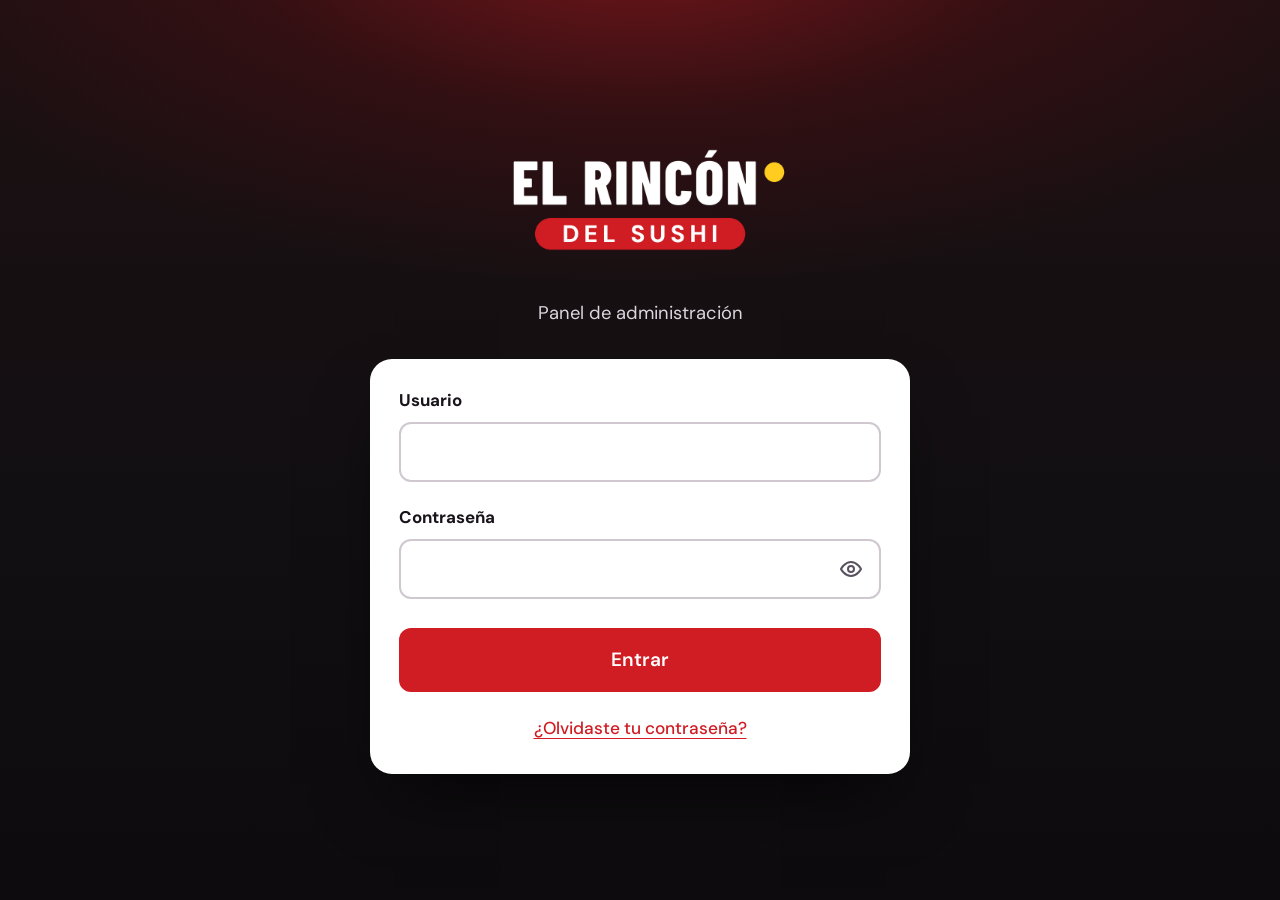
==== admin.html @ ebecee9a "Página de El Rincón del Sushi a partir de la plantilla demo Copia la plantilla multipropósito (sushi" ====
<!doctype html>
<html lang="es-CL">
<head>
<meta charset="utf-8">
<meta name="viewport" content="width=device-width, initial-scale=1, viewport-fit=cover">
<meta name="robots" content="noindex, nofollow">
<meta name="theme-color" content="#121014">
<meta name="color-scheme" content="dark">
<title>Panel de El Rincón del Sushi</title>
<link rel="icon" href="favicon.ico" sizes="any">
<link rel="preconnect" href="https://fonts.googleapis.com">
<link rel="preconnect" href="https://fonts.gstatic.com" crossorigin>
<link href="https://fonts.googleapis.com/css2?family=Barlow+Condensed:wght@700;800&family=DM+Sans:opsz,wght@9..40,400;9..40,500;9..40,600;9..40,700&display=swap" rel="stylesheet">
<style>
:root{
  color-scheme:dark;
  --bg:#121014;
  --bg-deep:#0a090b;
  --card:#1d1a20;
  --card-2:#171519;
  --field:#0e0d10;
  --line:rgba(255,255,255,.1);
  --line-2:rgba(255,255,255,.18);
  --text:#f1edf2;
  --muted:#b3acb7;
  --red:#d01c23;
  --red-hi:#e3242b;
  --red-soft:#ff8a84;
  --yellow:#ffcc1f;
  --danger:#ff8a7a;
  --ok:#3ccf72;
  --top:64px;
  --drawer-w:480px;
  --display:"Barlow Condensed","Arial Narrow",system-ui,sans-serif;
  --body:"DM Sans",system-ui,-apple-system,"Segoe UI",sans-serif;
}
*,*::before,*::after{box-sizing:border-box}
html{background:var(--bg);-webkit-text-size-adjust:100%}
body{margin:0;font-family:var(--body);font-size:1rem;line-height:1.5;color:var(--text);background:var(--bg);-webkit-font-smoothing:antialiased}
button,input,textarea,select{font:inherit;color:inherit}
:focus-visible{outline:3px solid var(--yellow);outline-offset:2px}
[hidden]{display:none!important}
.vh{position:absolute;width:1px;height:1px;opacity:0;overflow:hidden;pointer-events:none}
a{color:var(--red-soft)}

/* Botones */
.btn{display:inline-flex;align-items:center;justify-content:center;gap:.5rem;min-height:44px;padding:.6rem 1.05rem;border-radius:999px;border:1.5px solid var(--line-2);
  background:transparent;font-weight:700;cursor:pointer;text-decoration:none;color:var(--text);white-space:nowrap;-webkit-tap-highlight-color:transparent}
.btn:hover{border-color:rgba(255,255,255,.4)}
.btn:disabled{opacity:.55;cursor:default}
.btn.primary{background:var(--red);border-color:var(--red);color:#fff}
.btn.primary:hover{background:var(--red-hi);border-color:var(--red-hi)}
.btn.small{min-height:38px;padding:.4rem .85rem;font-size:.92rem}
.btn[aria-pressed="true"]{background:rgba(255,204,31,.12);border-color:var(--yellow);color:#fff}
.btn svg{width:18px;height:18px;flex:none;fill:none;stroke:currentColor;stroke-width:2.2;stroke-linecap:round;stroke-linejoin:round}

/* ============ Ingreso ============ */
.login{min-height:100vh;min-height:100dvh;display:grid;place-items:center;padding:3rem 1rem 4rem;
  background:
    radial-gradient(85% 55% at 50% -8%,rgba(208,28,35,.5) 0%,rgba(120,14,20,.25) 38%,transparent 72%),
    linear-gradient(180deg,#1c1012 0%,#120f12 55%,#0d0b0d 100%)}
.login-box{width:min(540px,100%);text-align:center}
.login-logo{display:block;width:min(300px,80%);height:auto;margin:0 auto .6rem}
.login-sub{margin:.2rem 0 2rem;color:#ddd5de;font-size:1.15rem}
.login-card{text-align:left;padding:1.8rem 1.8rem 1.9rem;border-radius:22px;background:#fff;color:#18141a;box-shadow:0 34px 70px -24px rgba(0,0,0,.7)}
.login-card :focus-visible{outline-color:var(--red)}
.lf{display:block;margin:0 0 .55rem;font-weight:700;font-size:1.06rem}
.lin{display:block;width:100%;height:60px;padding:0 1rem;border-radius:12px;border:2px solid #cfc8cf;background:#fff;color:#18141a;font-size:17px;transition:border-color .15s,box-shadow .15s}
.lin:focus{outline:none;border-color:var(--red);box-shadow:0 0 0 4px rgba(208,28,35,.18)}
.pass{position:relative;margin-top:.55rem}
.pass .lin{padding-right:3.75rem}
.eye{position:absolute;top:50%;right:6px;display:grid;place-items:center;width:48px;height:48px;transform:translateY(-50%);border:0;border-radius:10px;background:none;color:#5a5260;cursor:pointer}
.eye:hover{background:#f3eef3}
.eye svg{width:24px;height:24px;fill:none;stroke:currentColor;stroke-width:2;stroke-linecap:round;stroke-linejoin:round}
.lgap{height:1.4rem}
.lbtn{display:block;width:100%;height:64px;margin-top:1.8rem;border:0;border-radius:12px;background:var(--red);color:#fff;font:600 1.2rem/1 var(--body);cursor:pointer;transition:background-color .15s,transform .1s}
.lbtn:hover{background:var(--red-hi)}
.lbtn:active{transform:translateY(1px)}
.lbtn:disabled{opacity:.7;cursor:default}
.login .msg{margin:1rem 0 0;color:#b3261e;font-weight:600;text-align:center}
.login .msg:empty{display:none}
.forgot{display:block;margin:1.35rem auto 0;padding:.25rem;border:0;background:none;color:var(--red);font:500 1.08rem/1.3 var(--body);text-decoration:underline;text-underline-offset:4px;cursor:pointer}
.forgot-help{margin:1rem 0 0;padding:1rem 1.1rem;border-radius:12px;background:#fbf0f0;color:#3d2f33;font-size:.96rem;line-height:1.55}
.forgot-help b{color:#18141a}
@media (max-width:480px){
  .login{padding-top:2rem}
  .login-card{padding:1.4rem 1.25rem 1.5rem;border-radius:18px}
}

/* ============ Editor ============ */
.studio{position:fixed;inset:0;display:grid;grid-template-columns:auto auto minmax(0,1fr) auto;grid-template-rows:var(--top) auto minmax(0,1fr);
  grid-template-areas:"brand mid actions side" "hint hint hint hint" "stage stage stage stage";background:var(--bg)}
.tb-brand{grid-area:brand;display:flex;align-items:center;gap:.7rem;padding:0 1rem}
.tb-brand img{height:46px;width:auto;flex:none}
.tb-brand small{display:block;color:var(--muted);font-size:.84rem;white-space:nowrap}
.tb-mid{grid-area:mid;display:flex;align-items:center;padding-left:.75rem}
.seg{display:inline-flex;padding:3px;border-radius:999px;border:1px solid var(--line);background:var(--card-2)}
.seg button{display:inline-flex;align-items:center;gap:.4rem;min-height:36px;padding:.3rem .8rem;border:0;border-radius:999px;background:none;color:var(--muted);font-weight:600;font-size:.88rem;cursor:pointer}
.seg button[aria-pressed="true"]{background:var(--red);color:#fff}
.seg svg{width:17px;height:17px;fill:none;stroke:currentColor;stroke-width:2;stroke-linecap:round;stroke-linejoin:round}
.tb-actions{grid-area:actions;display:flex;align-items:center;justify-content:flex-end;gap:.5rem;min-width:0;padding:0 .5rem 0 1rem}
.tb-actions .btn{flex:none}
.tb-side{grid-area:side;display:flex;align-items:center;gap:.4rem;padding:0 1rem 0 .25rem}
.status{display:flex;flex:0 1 auto;align-items:center;gap:.5rem;margin-right:.35rem;font-size:.9rem;color:var(--muted);min-width:0}
.status i{width:9px;height:9px;border-radius:50%;background:var(--muted);flex:none}
.status.dirty i{background:var(--yellow);box-shadow:0 0 8px rgba(255,204,31,.7)}
.status.ok i{background:var(--ok)}
.status span{overflow:hidden;text-overflow:ellipsis;white-space:nowrap}

.hint{grid-area:hint;display:flex;align-items:center;gap:.8rem;padding:.6rem 1rem;background:#2a1416;border-block:1px solid rgba(255,138,132,.25);font-size:.94rem;color:#f3e3e4}
.hint > svg{width:22px;height:22px;flex:none;fill:none;stroke:var(--yellow);stroke-width:2;stroke-linecap:round;stroke-linejoin:round}
.hint p{flex:1;margin:0}
.hint b{color:#fff}
.hint mark{padding:.05rem .45rem;border-radius:999px;background:var(--yellow);color:#1b1405;font-weight:700;white-space:nowrap}

.stage{grid-area:stage;position:relative;display:flex;justify-content:center;min-height:0;background:var(--bg-deep);transition:padding-right .28s cubic-bezier(.2,.8,.2,1)}
.frame-wrap{position:relative;width:100%;height:100%;transition:width .3s,padding .3s}
.frame-wrap iframe{display:block;width:100%;height:100%;border:0;background:var(--bg)}
.studio.phone .frame-wrap{width:min(402px,100%);padding:18px 0}
.studio.phone .frame-wrap iframe{border-radius:30px;border:8px solid #2a252d;box-shadow:0 30px 60px -20px rgba(0,0,0,.8)}
.loading{position:absolute;inset:0;display:grid;place-items:center;color:var(--muted);font-weight:600;pointer-events:none}

/* Panel lateral con todas las opciones */
.drawer{position:fixed;z-index:30;top:var(--top);right:0;bottom:0;display:flex;flex-direction:column;width:min(var(--drawer-w),100%);background:var(--bg);
  border-left:1px solid var(--line-2);box-shadow:-24px 0 48px -24px rgba(0,0,0,.7);transform:translateX(102%);visibility:hidden;
  transition:transform .28s cubic-bezier(.2,.8,.2,1),visibility 0s .28s}
.drawer.open{transform:none;visibility:visible;transition:transform .28s cubic-bezier(.2,.8,.2,1)}
@media (min-width:1180px){.studio.drawer-open .stage{padding-right:var(--drawer-w)}}
.drawer-head{display:flex;align-items:center;gap:.6rem;padding:.75rem .9rem .75rem 1.1rem;border-bottom:1px solid var(--line)}
.drawer-head .t{flex:1;min-width:0}
.drawer-head h2{margin:0;font:800 1.6rem/1.05 var(--display);text-transform:uppercase;letter-spacing:.01em}
.drawer-head h2:focus{outline:none}
.drawer-head small{display:block;margin-top:2px;color:var(--muted);font-size:.86rem}
.back{display:inline-flex;align-items:center;gap:.3rem;margin:0 0 .35rem -.2rem;padding:.15rem .2rem;border:0;background:none;color:var(--red-soft);font-weight:600;font-size:.9rem;cursor:pointer}
.back svg{width:16px;height:16px;fill:none;stroke:currentColor;stroke-width:2.4;stroke-linecap:round;stroke-linejoin:round}
.drawer-body{flex:1;overflow-y:auto;overscroll-behavior:contain;padding:1rem 1rem 2.5rem}
.scrim{position:fixed;inset:0;z-index:29;background:rgba(5,3,6,.55)}
.drawer-foot{margin:1.5rem 0 0;text-align:center;font-weight:600}

/* Formularios del panel */
label.f,.f{display:grid;gap:.35rem;font-weight:600;font-size:.95rem;min-width:0}
.f small{font-weight:400;color:var(--muted)}
input.in,textarea.in,select.in{width:100%;min-height:46px;padding:.65rem .8rem;border-radius:10px;border:1.5px solid var(--line-2);background:var(--field);font-size:16px}
textarea.in{resize:vertical;line-height:1.45}
input.in[type="color"]{padding:4px;cursor:pointer}
input.in:focus,textarea.in:focus,select.in:focus{border-color:var(--red-soft);outline:none;box-shadow:0 0 0 3px rgba(255,138,132,.18)}
.dos{display:grid;grid-template-columns:repeat(2,minmax(0,1fr));gap:.75rem}
.check{display:flex;align-items:center;gap:.6rem;min-height:40px;font-weight:600;font-size:.95rem;cursor:pointer}
.check input{width:20px;height:20px;accent-color:var(--red);flex:none}
.checks{display:flex;flex-wrap:wrap;gap:.25rem 1.2rem}
.group{background:var(--card);border:1px solid var(--line);border-radius:16px;margin-bottom:.75rem;overflow:hidden}
.group > summary{list-style:none;display:flex;align-items:center;gap:.9rem;padding:.95rem 1rem;cursor:pointer;-webkit-tap-highlight-color:transparent}
.group > summary::-webkit-details-marker{display:none}
.group > summary .t{display:grid;flex:1}
.group > summary strong{font-size:1.05rem}
.group > summary small{color:var(--muted)}
.group > summary .chev{width:20px;height:20px;flex:none;fill:none;stroke:var(--muted);stroke-width:2.2;stroke-linecap:round;stroke-linejoin:round;transition:transform .2s}
.group[open] > summary .chev{transform:rotate(180deg)}
.gi{display:grid;place-items:center;width:38px;height:38px;flex:none;border-radius:10px;background:var(--card-2);color:var(--yellow)}
.gi svg{width:20px;height:20px;fill:none;stroke:currentColor;stroke-width:2;stroke-linecap:round;stroke-linejoin:round}
.gbody{display:grid;gap:1rem;padding:.25rem 1rem 1.2rem;border-top:1px solid var(--line)}
.gbody > .note{margin:.75rem 0 0;color:var(--muted);font-size:.93rem}
.fgroup > .gbody{padding:0;border:0}
.fgroup > .gbody > .note:first-child{margin-top:0}
.fgroup h3{display:flex;align-items:center;gap:.7rem;margin:0 0 .9rem;font-size:1.05rem}
.fgroup + .fgroup{margin-top:1.6rem;padding-top:1.4rem;border-top:1px solid var(--line)}
.item{display:grid;gap:.85rem;padding:1rem;border-radius:12px;background:var(--card-2);border:1px solid var(--line);min-width:0}
.fgroup .item{background:var(--card)}
.item .item{background:var(--card)}
.fgroup .item .item{background:var(--card-2)}
.item.resaltado{border-color:var(--yellow);box-shadow:0 0 0 3px rgba(255,204,31,.25)}
.item-head{display:flex;align-items:center;justify-content:space-between;gap:.5rem;min-width:0}
.item-head strong{font-size:.98rem;overflow:hidden;text-overflow:ellipsis;white-space:nowrap}
.item-head .tag{font-size:.8rem;font-weight:700;color:var(--yellow);letter-spacing:.04em;text-transform:uppercase}
.tools{display:flex;gap:.35rem;flex:none}
.mini{display:grid;place-items:center;width:40px;height:40px;border-radius:10px;border:1px solid var(--line-2);background:transparent;cursor:pointer;color:var(--text)}
.mini:disabled{opacity:.3;cursor:default}
.mini svg{width:18px;height:18px;fill:none;stroke:currentColor;stroke-width:2.2;stroke-linecap:round;stroke-linejoin:round}
.mini.del{color:var(--danger)}
.adds{display:flex;flex-wrap:wrap;gap:.6rem}
.add{display:inline-flex;align-items:center;gap:.45rem;min-height:44px;padding:.55rem 1rem;border-radius:999px;border:1.5px dashed var(--line-2);
  background:transparent;color:var(--text);font-weight:700;cursor:pointer;position:relative}
.add:hover{border-color:var(--red-soft)}
.add svg{width:18px;height:18px;fill:none;stroke:var(--yellow);stroke-width:2.4;stroke-linecap:round}
.one-photo{display:grid;gap:.6rem;max-width:320px}
.one-photo img{display:block;width:100%;aspect-ratio:1000/725;object-fit:cover;border-radius:10px;background:var(--field)}
.one-photo img.missing{object-fit:contain;padding:1rem;opacity:.35}
.empty{margin:0;padding:1rem;border-radius:10px;border:1.5px dashed var(--line-2);color:var(--muted);text-align:center;font-size:.93rem}
.row{display:flex;flex-wrap:wrap;gap:.5rem}
.opcion{display:grid;grid-template-columns:minmax(0,1fr) 7.5rem;gap:.5rem;align-items:end;padding:.75rem;border-radius:10px;border:1px solid var(--line);background:var(--card-2)}
.opcion .checks{grid-column:1 / -1}
.opcion .tools{grid-column:1 / -1;justify-content:flex-end}
.dia{display:grid;grid-template-columns:6.5rem minmax(0,1fr);align-items:center;gap:.6rem}
.dia span{font-weight:600}
.fecha{display:flex;gap:.5rem;align-items:center}
.fecha input{flex:1}
.cat-title{margin:.5rem 0 0;font:800 1.35rem/1 var(--display);text-transform:uppercase;letter-spacing:.02em;color:var(--yellow)}

/* Celular: acciones abajo, al alcance del pulgar; el panel sube desde abajo */
@media (max-width:860px){
  :root{--top:60px}
  .studio{grid-template-columns:minmax(0,1fr) auto;grid-template-rows:var(--top) auto minmax(0,1fr) auto;
    grid-template-areas:"brand side" "hint hint" "stage stage" "actions actions"}
  .tb-mid{display:none}
  .tb-brand img{height:40px}
  .tb-side{padding-right:.75rem}
  .tb-actions{display:grid;grid-template-columns:auto 1fr 1fr;gap:.5rem;padding:.6rem .75rem calc(.6rem + env(safe-area-inset-bottom));border-top:1px solid var(--line);background:var(--bg)}
  .tb-actions .status{grid-column:1 / -1;margin:0}
  .tb-actions .btn{width:100%}
  .hint{font-size:.88rem;padding:.55rem .75rem}
  .drawer{top:auto;left:0;width:100%;height:88vh;height:88dvh;border-left:0;border-top:1px solid var(--line-2);border-radius:20px 20px 0 0;transform:translateY(102%)}
  .drawer::before{content:"";position:absolute;top:7px;left:50%;width:44px;height:5px;margin-left:-22px;border-radius:3px;background:var(--line-2)}
  .drawer-head{padding-top:1.1rem}
}
@media (max-width:420px){.dos{grid-template-columns:1fr}}
@media (min-width:861px){.scrim{display:none}}
.lbl-short{display:none}
@media (max-width:1279px){.seg-l{position:absolute;width:1px;height:1px;overflow:hidden;clip:rect(0 0 0 0);white-space:nowrap}.seg button{padding-inline:.65rem}}
@media (max-width:1180px){.lbl-long{display:none}.lbl-short{display:inline}#client-lbl{position:absolute;width:1px;height:1px;overflow:hidden;clip:rect(0 0 0 0);white-space:nowrap}}
@media (min-width:861px) and (max-width:1023px){.tb-brand small{display:none}}

/* Aviso */
.toast{position:fixed;left:50%;bottom:calc(1.5rem + env(safe-area-inset-bottom));transform:translate(-50%,20px);z-index:50;width:min(560px,100% - 2rem);
  padding:.85rem 1rem;border-radius:12px;background:#2b2530;border:1px solid var(--line-2);box-shadow:0 12px 30px -10px rgba(0,0,0,.6);
  font-weight:600;opacity:0;pointer-events:none;transition:opacity .2s,transform .2s}
.toast.show{opacity:1;transform:translate(-50%,0)}
.toast.err{background:#4a1f24;border-color:rgba(255,138,122,.4)}
@media (max-width:860px){.toast{bottom:calc(8.5rem + env(safe-area-inset-bottom))}}
@media (prefers-reduced-motion:reduce){*{transition:none!important}}
</style>
</head>
<body>

<!-- ============ Ingreso ============ -->
<main class="login" id="login">
  <div class="login-box">
    <img class="login-logo" id="logo" src="img/logo.png" width="400" height="240" alt="El Rincón del Sushi">
    <p class="login-sub">Panel de administración</p>

    <form class="login-card" id="login-form" autocomplete="on">
      <label class="lf" for="user">Usuario</label>
      <input class="lin" id="user" name="username" autocomplete="username" autocapitalize="off" autocorrect="off" spellcheck="false" required>
      <div class="lgap"></div>
      <label class="lf" for="pass">Contraseña</label>
      <div class="pass">
        <input class="lin" id="pass" name="password" type="password" autocomplete="current-password" required>
        <button class="eye" id="eye" type="button" aria-label="Mostrar contraseña" aria-pressed="false">
          <svg viewBox="0 0 24 24" aria-hidden="true"><path class="eye-open" d="M2 12s3.6-7 10-7 10 7 10 7-3.6 7-10 7S2 12 2 12Z"/><circle class="eye-open" cx="12" cy="12" r="3"/><path class="eye-shut" d="M3 3l18 18M10.6 5.1A9.9 9.9 0 0 1 12 5c6.4 0 10 7 10 7a17.6 17.6 0 0 1-3.2 4M6.6 6.6C3.7 8.4 2 12 2 12s3.6 7 10 7c1.9 0 3.5-.6 4.9-1.4M9.9 9.9a3 3 0 0 0 4.2 4.2" hidden/></svg>
        </button>
      </div>
      <button class="lbtn" id="login-btn" type="submit">Entrar</button>
      <p class="msg" id="login-msg" role="alert"></p>
      <button class="forgot" id="forgot" type="button" aria-expanded="false" aria-controls="forgot-help">¿Olvidaste tu contraseña?</button>
      <div class="forgot-help" id="forgot-help" hidden>
        La contraseña se cambia en <b>Vercel</b>: entra a tu proyecto, ve a <b>Settings → Environment Variables</b>,
        cambia <b>ADMIN_PASSWORD</b> y vuelve a publicar en <b>Deployments → Redeploy</b>.
        Si no tienes acceso a Vercel, pídele ayuda a quien hizo tu página.
      </div>
    </form>
  </div>
</main>

<!-- ============ Editor: tu página, lista para editar ============ -->
<div class="studio" id="editor" hidden>
  <div class="tb-brand">
    <img src="img/logo.png" alt="El Rincón del Sushi" width="400" height="240">
    <small>Editando tu página</small>
  </div>

  <div class="tb-mid">
    <div class="seg" role="group" aria-label="Ver la página como en">
      <button type="button" data-device="desk" aria-pressed="true" title="Computador"><svg viewBox="0 0 24 24" aria-hidden="true"><rect x="3" y="4" width="18" height="12" rx="2"/><path d="M8 20h8M12 16v4"/></svg><span class="seg-l">Computador</span></button>
      <button type="button" data-device="phone" aria-pressed="false" title="Celular"><svg viewBox="0 0 24 24" aria-hidden="true"><rect x="7" y="2.5" width="10" height="19" rx="2.5"/><path d="M11 18.5h2"/></svg><span class="seg-l">Celular</span></button>
    </div>
  </div>

  <div class="tb-actions">
    <div class="status" id="status"><i></i><span>Sin cambios</span></div>
    <button class="btn" id="btn-client" type="button" aria-pressed="false" title="Ver la página como la ven tus clientes"><svg viewBox="0 0 24 24" aria-hidden="true"><path d="M2 12s3.6-7 10-7 10 7 10 7-3.6 7-10 7S2 12 2 12Z"/><circle cx="12" cy="12" r="3"/></svg><span id="client-lbl">Ver como cliente</span></button>
    <button class="btn" id="btn-options" type="button"><svg viewBox="0 0 24 24" aria-hidden="true"><path d="M4 6h16M4 12h16M4 18h10"/></svg><span class="lbl-long">Todas las opciones</span><span class="lbl-short">Opciones</span></button>
    <button class="btn primary" id="btn-publish" type="button">Publicar</button>
  </div>

  <div class="tb-side">
    <button class="btn small" id="logout" type="button">Salir</button>
  </div>

  <div class="hint" id="hint">
    <svg viewBox="0 0 24 24" aria-hidden="true"><path d="M4 20h4L19 9l-4-4L4 16v4ZM13.5 6.5l4 4"/></svg>
    <p><b>Toca cualquier texto de tu página para cambiarlo.</b> Para precios, fotos, colores, horario y opciones para elegir usa los botones <mark>Editar</mark> de cada parte, o el <b>+</b> de cada producto.</p>
    <button class="btn small" id="hint-ok" type="button">Entendido</button>
  </div>

  <div class="stage" id="stage">
    <div class="frame-wrap">
      <p class="loading" id="loading">Cargando tu página…</p>
      <iframe id="frame" title="Tu página, en modo edición"></iframe>
    </div>
  </div>
</div>

<div class="scrim" id="scrim" hidden></div>
<aside class="drawer" id="drawer" aria-labelledby="drawer-title">
  <div class="drawer-head">
    <div class="t">
      <button class="back" id="drawer-back" type="button" hidden><svg viewBox="0 0 24 24" aria-hidden="true"><path d="M15 6l-6 6 6 6"/></svg>Todas las opciones</button>
      <h2 id="drawer-title" tabindex="-1">Todas las opciones</h2>
      <small id="drawer-sub">Todo lo que se puede cambiar en tu página</small>
    </div>
    <button class="btn small primary" id="drawer-close" type="button">Listo</button>
  </div>
  <div class="drawer-body" id="drawer-body"><div id="groups"></div><p class="drawer-foot"><a id="view-site" target="_blank" rel="noopener">Ver mi página publicada ↗</a></p></div>
</aside>

<div class="toast" id="toast" role="status" aria-live="polite"></div>

<script>
const DIAS = [["lunes", "Lunes"], ["martes", "Martes"], ["miercoles", "Miércoles"], ["jueves", "Jueves"], ["viernes", "Viernes"], ["sabado", "Sábado"], ["domingo", "Domingo"]];
/* Textos fijos de la página: si faltan en carta.js, se usan estos */
const TEXTOS = {
  portada: { titulo: "Sushi, burgers", destacado: "y más", bajada: "" },
  carta: { titulo: "Elige tu", destacado: "antojo", bajada: "" },
  arma: { titulo: "Arma tu", destacado: "roll" },
  pasos: { titulo: "Haz tu pedido", destacado: "en 3 pasos.", bajada: "", lista: [{ titulo: "", texto: "" }, { titulo: "", texto: "" }, { titulo: "", texto: "" }] },
  ubicacion: { titulo: "Te esperamos" },
  antojo: { titulo: "¿Qué se te", destacado: "antoja hoy?" },
  pie: { nota: "" },
  cupones: { titulo: "Cupones", destacado: "de la semana", bajada: "" }
};

const $ = s => document.querySelector(s);
const esc = s => String(s == null ? "" : s).replace(/[&<>"']/g, c => ({ "&": "&amp;", "<": "&lt;", ">": "&gt;", '"': "&quot;", "'": "&#39;" }[c]));
const clone = o => JSON.parse(JSON.stringify(o));
const getPath = (o, p) => p.split(".").reduce((a, k) => (a == null ? a : a[k]), o);
function setPath(o, p, v) {
  const ks = p.split("."); const last = ks.pop();
  const parent = ks.reduce((a, k) => a[k], o);
  parent[last] = v;
}
const plata = n => "$" + String(Math.round(n || 0)).replace(/\B(?=(\d{3})+(?!\d))/g, ".");
const nuevoId = pre => pre + "-" + Date.now().toString(36) + Math.random().toString(36).slice(2, 6);
/* Desde la página solo se aceptan textos que existan en la carta */
const BAD_KEYS = ["__proto__", "prototype", "constructor"];
const TEXT_KEYS = ["nombre", "detalle", "nota", "titulo", "destacado", "bajada", "texto"];
function canSet(p) {
  if (typeof p !== "string" || !/^[a-z]+(\.[A-Za-z0-9]+)+$/.test(p) || p.split(".").some(k => BAD_KEYS.includes(k))) return false;
  const ks = p.split("."); const last = ks.pop();
  if (!TEXT_KEYS.includes(last)) return false;
  const parent = ks.reduce((a, k) => (a == null ? a : a[k]), state);
  const v = parent && typeof parent === "object" ? parent[last] : null;
  return parent != null && typeof parent === "object" && (v == null || typeof v === "string");
}

const siteBase = new URL("./", location.href);
const API_URL = new URL("api/admin", siteBase).href;
let creds = null;
let state = null;
let dirty = false;
const pending = new Map();    // fotos nuevas aún no publicadas: ruta -> { blob, url }
const localUrls = new Map();  // fotos publicadas en esta sesión: ruta -> url
const openGroups = new Set();
let focusGroups = null;       // partes abiertas desde el botón Editar de la página

/* ---------- avisos ---------- */
let toastTimer;
function toast(text, isError) {
  const el = $("#toast");
  el.textContent = text;
  el.classList.toggle("err", !!isError);
  el.classList.add("show");
  clearTimeout(toastTimer);
  toastTimer = setTimeout(() => el.classList.remove("show"), isError ? 7000 : 4200);
}
function setStatus(text, kind) {
  const st = $("#status");
  st.className = "status" + (kind ? " " + kind : "");
  st.querySelector("span").textContent = text;
  st.title = text;
}
function markDirty() {
  dirty = true;
  setStatus("Cambios sin publicar", "dirty");
}
window.addEventListener("beforeunload", e => { if (dirty) { e.preventDefault(); e.returnValue = ""; } });

/* ---------- servidor del panel ---------- */
async function api(action, extra) {
  let res;
  try {
    res = await fetch(API_URL, {
      method: "POST",
      headers: { "Content-Type": "application/json" },
      body: JSON.stringify(Object.assign({ action, user: creds.user, pass: creds.pass }, extra || {})),
      cache: "no-store"
    });
  } catch (e) {
    const err = new Error("network"); err.status = 0; throw err;
  }
  let data = null;
  try { data = await res.json(); } catch (e) {}
  if (!res.ok) { const err = new Error("http " + res.status); err.status = res.status; err.data = data; throw err; }
  return data;
}

function explain(err) {
  const d = err.data || {};
  if (err.status === 0) return "No hay conexión a internet. Revisa tu señal e inténtalo de nuevo.";
  if (err.status === 401) return "Usuario o contraseña incorrectos.";
  if (d.error === "clave") return "Falta configurar la contraseña del panel (ADMIN_PASSWORD) en Vercel (Settings, Environment Variables).";
  if (d.error === "config") return "Falta configurar la clave GITHUB_TOKEN en Vercel (Settings, Environment Variables).";
  if (d.error === "github" && d.status === 401) return "La clave GITHUB_TOKEN guardada en Vercel no es válida o venció.";
  if (d.error === "github" && (d.status === 403 || d.status === 404)) return "La clave GITHUB_TOKEN de Vercel no tiene permiso para guardar en el repositorio.";
  if (d.error === "github") return "No se pudo guardar en este momento. Inténtalo de nuevo en un minuto.";
  if (d.error === "foto" || err.status === 413) return "Una de las fotos no se pudo subir. Prueba con otra.";
  if (err.status === 404 || err.status === 405) return "No encontré el servidor del panel. Revisa que el archivo api/admin.js esté subido.";
  return "Algo salió mal (" + (err.status || "error") + "). Inténtalo de nuevo en un momento.";
}

function blobToB64(blob) {
  return new Promise((resolve, reject) => {
    const r = new FileReader();
    r.onload = () => resolve(String(r.result).split(",")[1]);
    r.onerror = reject;
    r.readAsDataURL(blob);
  });
}
/* Completa lo que falte en la carta para que el panel tenga dónde escribir */
function withDefaults(site) {
  const s = site && typeof site === "object" ? clone(site) : {};
  s.negocio = Object.assign({}, s.negocio);
  s.tema = Object.assign({ color: "", colorDestacado: "" }, s.tema);
  if (!s.horario || typeof s.horario !== "object") s.horario = {};
  DIAS.forEach(([k]) => { if (typeof s.horario[k] !== "string") s.horario[k] = ""; });
  if (!Array.isArray(s.diasCerrados)) s.diasCerrados = [];
  if (!Array.isArray(s.secciones)) s.secciones = [];
  s.secciones.forEach(sec => {
    if (!Array.isArray(sec.categorias)) sec.categorias = [];
    sec.categorias.forEach(cat => { if (!Array.isArray(cat.productos)) cat.productos = []; });
  });
  if (!Array.isArray(s.personalizacion)) s.personalizacion = [];
  if (!Array.isArray(s.cupones)) s.cupones = [];
  s.cupones.forEach(c => { ["dias", "aplica"].forEach(k => { if (!Array.isArray(c[k])) c[k] = []; }); });
  s.personalizacion.forEach(g => { if (!Array.isArray(g.opciones)) g.opciones = []; });
  const t = s.textos && typeof s.textos === "object" ? s.textos : {};
  Object.keys(TEXTOS).forEach(k => { t[k] = Object.assign(clone(TEXTOS[k]), t[k]); });
  if (!Array.isArray(t.pasos.lista)) t.pasos.lista = clone(TEXTOS.pasos.lista);
  while (t.pasos.lista.length < 3) t.pasos.lista.push({ titulo: "", texto: "" });
  s.textos = t;
  return s;
}

/* ---------- ingreso ---------- */
$("#view-site").href = siteBase.href;

$("#eye").addEventListener("click", () => {
  const input = $("#pass"), show = input.type === "password";
  input.type = show ? "text" : "password";
  $("#eye").setAttribute("aria-pressed", show);
  $("#eye").setAttribute("aria-label", show ? "Ocultar contraseña" : "Mostrar contraseña");
  document.querySelectorAll("#eye .eye-open").forEach(el => { el.hidden = show; });
  document.querySelector("#eye .eye-shut").hidden = !show;
  input.focus();
});
$("#forgot").addEventListener("click", () => {
  const help = $("#forgot-help"), open = help.hidden;
  help.hidden = !open;
  $("#forgot").setAttribute("aria-expanded", open);
});

$("#login-form").addEventListener("submit", async e => {
  e.preventDefault();
  const btn = $("#login-btn"), msg = $("#login-msg");
  creds = { user: $("#user").value.trim(), pass: $("#pass").value };
  msg.textContent = "";
  btn.disabled = true; btn.textContent = "Entrando…";
  try {
    const data = await api("login");
    if (!data || !data.site) throw Object.assign(new Error("sin carta"), { status: 500, data: { error: "github" } });
    state = withDefaults(data.site);
    $("#login").hidden = true;
    $("#editor").hidden = false;
    let hintSeen = false;
    try { hintSeen = localStorage.getItem("panel-hint") === "1"; } catch (err) {}
    $("#hint").hidden = hintSeen;
    renderEditor();
    frame.src = new URL("?preview=1&edit=1&t=" + Date.now(), siteBase).href;
  } catch (err) {
    creds = null;
    msg.textContent = explain(err);
  } finally {
    btn.disabled = false; btn.textContent = "Entrar";
  }
});

$("#logout").addEventListener("click", () => {
  if (dirty && !confirm("Tienes cambios sin publicar. ¿Salir igual?")) return;
  dirty = false; creds = null;
  location.reload();
});
$("#hint-ok").addEventListener("click", () => {
  $("#hint").hidden = true;
  try { localStorage.setItem("panel-hint", "1"); } catch (e) {}
});

/* ---------- la página dentro del panel ---------- */
const frame = $("#frame");
function toPage(msg) {
  if (frame.contentWindow) frame.contentWindow.postMessage(msg, location.origin);
}
/* Lo que se ve en la página: lo mismo que se publicará, con las fotos nuevas que aún no se suben */
function pageSite() {
  const s = cleanSite(true);
  s.secciones.forEach(sec => sec.categorias.forEach(cat => cat.productos.forEach(p => {
    if (p.foto && pending.has(p.foto)) p.foto = pending.get(p.foto).url;
    else if (p.foto && localUrls.has(p.foto)) p.foto = localUrls.get(p.foto);
  })));
  return s;
}
function pushSite() { toPage({ type: "pagina-vista", carta: pageSite() }); }
let pushTimer;
function pushSoon() { clearTimeout(pushTimer); pushTimer = setTimeout(pushSite, 280); }

window.addEventListener("message", e => {
  if (e.origin !== location.origin || !e.data || e.source !== frame.contentWindow || !state) return;
  const d = e.data;
  if (d.type === "pagina-lista") {
    $("#loading").hidden = true;
    pushSite();
    if ($("#btn-client").getAttribute("aria-pressed") === "true") toPage({ type: "pagina-modo", editar: false });
  }
  if (d.type === "pagina-editar" && canSet(d.ruta) && typeof d.valor === "string") {
    setPath(state, d.ruta, d.valor);
    markDirty();
    const input = document.querySelector(`#groups [data-path="${d.ruta}"]`);
    if (input && input !== document.activeElement) input.value = d.valor;
  }
  if (d.type === "pagina-abrir" && Array.isArray(d.grupos)) openDrawer(d.grupos, typeof d.producto === "string" ? d.producto : null);
});

/* Computador o celular */
document.querySelectorAll("[data-device]").forEach(b => b.addEventListener("click", () => {
  document.querySelectorAll("[data-device]").forEach(x => x.setAttribute("aria-pressed", x === b));
  $("#editor").classList.toggle("phone", b.dataset.device === "phone");
}));

/* Ver como cliente: la página sin marcas de edición, y se puede armar un pedido de prueba */
$("#btn-client").addEventListener("click", () => {
  const b = $("#btn-client"), client = b.getAttribute("aria-pressed") !== "true";
  b.setAttribute("aria-pressed", client);
  $("#client-lbl").textContent = client ? "Volver a editar" : "Ver como cliente";
  toPage({ type: "pagina-modo", editar: !client });
});

/* ---------- panel de opciones ---------- */
const drawer = $("#drawer");
function openDrawer(groups, productId) {
  const known = GROUPS.map(g => g.id);
  focusGroups = Array.isArray(groups) ? groups.filter(g => known.includes(g)) : null;
  if (focusGroups && !focusGroups.length) focusGroups = null;
  const gs = focusGroups ? GROUPS.filter(g => focusGroups.includes(g.id)) : null;
  $("#drawer-title").textContent = gs ? gs.map(g => g.title).join(" y ") : "Todas las opciones";
  $("#drawer-sub").textContent = gs ? "Los cambios se ven al instante en tu página" : "Todo lo que se puede cambiar en tu página";
  $("#drawer-back").hidden = !gs;
  renderEditor();
  $("#drawer-body").scrollTop = 0;
  drawer.classList.add("open");
  $("#editor").classList.add("drawer-open");
  $("#scrim").hidden = false;
  $("#drawer-title").focus({ preventScroll: true });
  if (productId) {
    const item = document.querySelector(`#groups [data-producto="${CSS.escape(productId)}"]`);
    if (item) {
      item.classList.add("resaltado");
      setTimeout(() => item.scrollIntoView({ block: "start", behavior: "smooth" }), 60);
      setTimeout(() => item.classList.remove("resaltado"), 2600);
    }
  }
}
function closeDrawer() {
  drawer.classList.remove("open");
  $("#editor").classList.remove("drawer-open");
  $("#scrim").hidden = true;
  focusGroups = null;
}
$("#btn-options").addEventListener("click", () => (drawer.classList.contains("open") && !focusGroups ? closeDrawer() : openDrawer(null)));
$("#drawer-close").addEventListener("click", closeDrawer);
$("#drawer-back").addEventListener("click", () => openDrawer(null));
$("#scrim").addEventListener("click", closeDrawer);
document.addEventListener("keydown", e => { if (e.key === "Escape" && drawer.classList.contains("open")) closeDrawer(); });

/* ---------- constructores del editor ---------- */
const SVG = {
  up: '<svg viewBox="0 0 24 24"><path d="M6 15l6-6 6 6"/></svg>',
  down: '<svg viewBox="0 0 24 24"><path d="M6 9l6 6 6-6"/></svg>',
  del: '<svg viewBox="0 0 24 24"><path d="M4 7h16M10 11v6M14 11v6M6 7l1 13h10l1-13M9 7V4h6v3"/></svg>',
  plus: '<svg viewBox="0 0 24 24"><path d="M12 5v14M5 12h14"/></svg>',
  chev: '<svg class="chev" viewBox="0 0 24 24"><path d="M6 9l6 6 6-6"/></svg>',
  menu: '<path d="M5 4h14v16H5zM9 8h6M9 12h6M9 16h4"/>',
  roll: '<circle cx="12" cy="12" r="8"/><circle cx="12" cy="12" r="3.5"/>',
  shop: '<path d="M4 9.5 5.5 4h13L20 9.5M4 9.5h16M4 9.5V20h16V9.5M9 20v-5h6v5"/>',
  clock: '<circle cx="12" cy="12" r="8.5"/><path d="M12 7.5V12l3 2"/>',
  text: '<path d="M5 6h14M12 6v13M8.5 19h7"/>',
  cupon: '<path d="M3.5 7h17v3a2 2 0 0 0 0 4v3h-17v-3a2 2 0 0 0 0-4Z"/><path d="M10 7.5v1.5M10 11.25v1.5M10 15v1.5"/>'
};

function field(label, path, o = {}) {
  const v = getPath(state, path);
  const hint = o.hint ? `<small>${o.hint}</small>` : "";
  if (o.area) {
    return `<label class="f">${label}${hint}<textarea class="in" rows="${o.rows || 3}" data-path="${path}" placeholder="${esc(o.ph || "")}">${esc(v)}</textarea></label>`;
  }
  const attrs = o.num ? `inputmode="numeric" data-num="${o.num}" autocomplete="off"`
    : o.type === "tel" ? 'inputmode="numeric" autocomplete="off"'
    : o.type === "url" ? 'inputmode="url" autocapitalize="off" autocorrect="off" spellcheck="false"' : "";
  return `<label class="f">${label}${hint}<input class="in" data-path="${path}" value="${esc(v == null ? "" : v)}" placeholder="${esc(o.ph || "")}" ${attrs}></label>`;
}
function colorField(label, path, base) {
  const v = String(getPath(state, path) || "");
  return `<label class="f">${label}<input class="in" type="color" data-path="${path}" value="${esc(/^#[0-9a-f]{6}$/i.test(v) ? v.toLowerCase() : base)}"></label>`;
}
function check(label, path, o = {}) {
  const v = getPath(state, path);
  const on = o.inverse ? v !== false : !!v;
  return `<label class="check"><input type="checkbox" data-check="${path}" ${o.inverse ? 'data-inverse="1"' : ""} ${o.uno ? 'data-uno="1"' : ""} ${on ? "checked" : ""}>${label}</label>`;
}
function tools(list, i, len, what) {
  return `<div class="tools">
    <button class="mini" type="button" data-action="up" data-list="${list}" data-i="${i}" ${i === 0 ? "disabled" : ""} aria-label="Subir ${what}">${SVG.up}</button>
    <button class="mini" type="button" data-action="down" data-list="${list}" data-i="${i}" ${i === len - 1 ? "disabled" : ""} aria-label="Bajar ${what}">${SVG.down}</button>
    <button class="mini del" type="button" data-action="del" data-list="${list}" data-i="${i}" data-what="${what}" aria-label="Eliminar ${what}">${SVG.del}</button>
  </div>`;
}
function imgUrl(path) {
  if (!path) return "";
  if (pending.has(path)) return pending.get(path).url;
  if (localUrls.has(path)) return localUrls.get(path);
  return new URL(path, siteBase).href;
}
function group(id, title, sub, icon, body) {
  return `<details class="group" data-group="${id}" ${openGroups.has(id) ? "open" : ""}>
    <summary><span class="gi"><svg viewBox="0 0 24 24">${icon}</svg></span><span class="t"><strong>${title}</strong><small>${sub}</small></span>${SVG.chev}</summary>
    <div class="gbody">${body}</div>
  </details>`;
}
const plural = (n, a, b) => `${n} ${n === 1 ? a : b}`;
const ARMADO = new Set();     // grupos que se eligen en cada roll
function armaRolls(cat) { return (cat.personalizar || []).some(g => ARMADO.has(g)); }
/* Opciones del cliente: una por línea; "Nombre | 7990" le da otro precio a esa opción */
function opcionesTexto(p) {
  return (p.opciones || []).map(o => p.preciosOpciones && p.preciosOpciones[o] != null ? `${o} | ${p.preciosOpciones[o]}` : o).join("\n");
}

/* Grupos de «Opciones para elegir» que se marcan en cada producto (los de cada roll se configuran aparte) */
function personalizarHTML(p, cat, base) {
  const gs = state.personalizacion.filter(g => !g.porRoll);
  if (!gs.length) return "";
  const lista = p.personalizar || cat.personalizar || [];
  return `<div class="f">El cliente elige<small>Se pregunta al agregar el producto. Las opciones y sus precios se cambian en «Opciones para elegir».</small></div>
    <div class="checks">${gs.map(g => `<label class="check"><input type="checkbox" data-personalizar="${base}" value="${esc(g.id)}" ${lista.includes(g.id) ? "checked" : ""}>${esc(g.nombre || "Grupo sin nombre")}</label>`).join("")}
      <button class="btn small" type="button" data-action="ir-grupos">Editar opciones</button></div>`;
}

function productHTML(p, base, i, len, cat) {
  const foto = p.foto
    ? `<div class="one-photo"><img src="${esc(imgUrl(p.foto))}" alt="" onerror="this.classList.add('missing')">
        <div class="row"><label class="add">Cambiar foto<input class="vh" type="file" accept="image/*" data-action="photo" data-path="${base}.foto"></label>
        <button class="btn small" type="button" data-action="clear" data-path="${base}.foto">Quitar foto</button></div></div>`
    : `<div class="adds"><label class="add">${SVG.plus}Agregar foto<input class="vh" type="file" accept="image/*" data-action="photo" data-path="${base}.foto"></label></div>`;
  return `<div class="item" data-producto="${esc(p.id)}">
    <div class="item-head"><strong>${esc(p.nombre || "Producto nuevo")}</strong>${tools(base.replace(/\.\d+$/, ""), i, len, "producto")}</div>
    <div class="dos">${field("Nombre", `${base}.nombre`)}${field("Precio", `${base}.precio`, { num: "entero", ph: "14500", hint: "Sin punto ni $" })}</div>
    ${field("Descripción", `${base}.detalle`, { area: true, rows: 3, hint: "Si son varias variedades, una por línea" })}
    ${field("Nota destacada", `${base}.nota`, { ph: "Ej: Válido por tiempo limitado" })}
    ${field("Incluye", `${base}.incluye`, { ph: "Ej: 3 salsas: soya o agridulce" })}
    <label class="f">Variantes (tamaño, sabor…)<small>El cliente elige una. Una por línea; si una cuesta distinto: Nombre | precio</small>
      <textarea class="in" rows="2" data-opciones="${base}" placeholder="Ej: Simple | 6490&#10;Doble | 8490">${esc(opcionesTexto(p))}</textarea></label>
    ${personalizarHTML(p, cat, base)}
    ${typeof p.rolls === "number" || p.__arma ? field("Rolls que arma el cliente", `${base}.rolls`, { num: "rolls", ph: "2", hint: "20 cortes = 2 rolls de 10" }) : ""}
    ${foto}
    <div class="checks">${check("Disponible", `${base}.disponible`, { inverse: true })}${check("Mostrar en la portada", `${base}.destacado`)}</div>
  </div>`;
}
function cartaBody() {
  ARMADO.clear();
  state.personalizacion.forEach(g => { if (g.porRoll && g.tipo === "elegir") ARMADO.add(g.id); });
  const secs = state.secciones.map((sec, s) => {
    const sbase = `secciones.${s}`;
    const cats = sec.categorias.map((cat, c) => {
      const cbase = `${sbase}.categorias.${c}`;
      const arma = armaRolls(cat);
      const prods = cat.productos.map((p, i) => {
        if (arma && p.rolls == null) p.__arma = true;
        return productHTML(p, `${cbase}.productos.${i}`, i, cat.productos.length, cat);
      }).join("");
      return `<div class="item">
        <div class="item-head"><span class="tag">Categoría</span>${tools(`${sbase}.categorias`, c, sec.categorias.length, "categoría")}</div>
        ${field("Nombre de la categoría", `${cbase}.nombre`)}
        ${field("Nota de la categoría", `${cbase}.nota`, { area: true, rows: 2, ph: "Ej: Todas las promociones sobre 50 cortes llevan una bebida de regalo." })}
        ${arma ? field("Cómo se arma cada roll", `${cbase}.ayuda`, { area: true, rows: 2 }) : ""}
        ${prods || '<p class="empty">Esta categoría no tiene productos.</p>'}
        <div class="adds"><button class="add" type="button" data-action="add-product" data-path="${cbase}.productos">${SVG.plus}Agregar producto</button></div>
      </div>`;
    }).join("");
    return `<div class="item">
      <div class="item-head"><span class="tag">Sección ${s + 1}</span>${tools("secciones", s, state.secciones.length, "sección")}</div>
      ${field("Nombre de la sección", `${sbase}.nombre`, { hint: "Es el botón grande de la carta" })}
      ${cats || '<p class="empty">Esta sección no tiene categorías.</p>'}
      <div class="adds"><button class="add" type="button" data-action="add-category" data-path="${sbase}.categorias">${SVG.plus}Agregar categoría</button></div>
    </div>`;
  }).join("");
  return `<p class="note">Los nombres y descripciones también los puedes cambiar tocándolos en la página. Una categoría con foto en algún producto se muestra en tarjetas.</p>
    ${secs || '<p class="empty">La carta está vacía. Agrega una sección.</p>'}
    <div class="adds"><button class="add" type="button" data-action="add-section">${SVG.plus}Agregar sección</button></div>`;
}

/* Cómo se elige un grupo que no es de rolls */
const MODOS = [["una", "Elige 1 (obligatorio)"], ["varias", "Agregados opcionales (varios)"]];
const modoGrupo = g => (g.tipo === "elegir" && (g.max || 1) === 1 ? "una" : "varias");
function usosGrupo(id) {
  const nombres = [];
  state.secciones.forEach(s => s.categorias.forEach(c => c.productos.forEach(p => {
    if ((p.personalizar || c.personalizar || []).includes(id)) nombres.push(p.nombre || "Producto nuevo");
  })));
  return nombres;
}
function armadoBody() {
  const gs = state.personalizacion;
  const grupos = gs.map((g, k) => {
    const base = `personalizacion.${k}`;
    const usos = usosGrupo(g.id);
    const donde = usos.length
      ? `Se elige en: ${esc(usos.slice(0, 4).join(", "))}${usos.length > 4 ? ` y ${usos.length - 4} más` : ""}.`
      : "Todavía no está en ningún producto: márcalo en «Carta y precios».";
    const ops = g.opciones.map((o, i) => `<div class="opcion">
      ${field("Opción", `${base}.opciones.${i}.nombre`)}
      ${field("Precio extra", `${base}.opciones.${i}.precio`, { num: "entero", ph: "0" })}
      <div class="checks">${check("Disponible", `${base}.opciones.${i}.disponible`, { inverse: true })}${g.porRoll ? check("1ª gratis", `${base}.opciones.${i}.gratis`, { uno: true }) : ""}</div>
      ${tools(`${base}.opciones`, i, g.opciones.length, "opción")}
    </div>`).join("");
    const modo = g.porRoll ? "" : `<label class="f">Cómo se elige<select class="in" data-tipo="${base}">
        ${MODOS.map(([v, t]) => `<option value="${v}" ${modoGrupo(g) === v ? "selected" : ""}>${t}</option>`).join("")}</select></label>
      ${modoGrupo(g) === "varias" ? field("Máximo que puede elegir", `${base}.max`, { num: "entero", ph: "10" }) : ""}`;
    return `<div class="item">
      <div class="item-head"><span class="tag">${g.porRoll ? "En cada roll" : "Al agregar el producto"}</span>${g.porRoll ? "" : tools("personalizacion", k, gs.length, "grupo")}</div>
      ${field("Nombre", `${base}.nombre`, { hint: donde })}
      ${modo}
      ${field("Explicación para el cliente", `${base}.ayuda`, { area: true, rows: 2, ph: g.porRoll ? "Ej: La primera de cada una va gratis." : "Ej: Elige hasta 3 agregados." })}
      ${ops || '<p class="empty">Sin opciones.</p>'}
      <div class="adds"><button class="add" type="button" data-action="add-option" data-path="${base}.opciones">${SVG.plus}Agregar opción</button></div>
    </div>`;
  }).join("");
  return `<p class="note">Lo que el cliente elige al agregar un producto: el punto de la carne, agregados con precio, sabores… y, en los rolls, la proteína, el relleno y la envoltura. En cada producto de «Carta y precios» marcas qué grupos se eligen.</p>
    ${grupos || '<p class="empty">Todavía no hay opciones para elegir.</p>'}
    <div class="adds"><button class="add" type="button" data-action="add-group">${SVG.plus}Agregar grupo de opciones</button></div>`;
}

/* Cupones: un código por cupón; lo demás son condiciones opcionales */
const MODOS_CUPON = [["", "Retiro y delivery"], ["retiro", "Solo retiro en el local"], ["delivery", "Solo delivery"]];
function cuponesBody() {
  const cats = [];
  state.secciones.forEach(sec => sec.categorias.forEach(c => cats.push(c)));
  const lista = (base, clave, opciones, marcadas) => `<div class="checks">${opciones.map(([v, t]) =>
    `<label class="check"><input type="checkbox" data-lista-de="${base}.${clave}" value="${esc(v)}" ${marcadas.includes(v) ? "checked" : ""}>${esc(t)}</label>`).join("")}</div>`;
  const items = state.cupones.map((c, i) => {
    const base = `cupones.${i}`;
    const monto = c.tipo === "monto";
    return `<div class="item">
      <div class="item-head"><strong data-cabeza="codigo">${esc(String(c.codigo || "").toUpperCase() || "Cupón nuevo")}</strong>${tools("cupones", i, state.cupones.length, "cupón")}</div>
      <div class="dos">${field("Código", `${base}.codigo`, { ph: "BIENVENIDA", hint: "Lo que escribe el cliente", type: "url" })}
        <label class="f">Tipo de descuento<small>Porcentaje o pesos</small><select class="in" data-set="${base}.tipo">
          <option value="porcentaje" ${monto ? "" : "selected"}>Porcentaje (%)</option><option value="monto" ${monto ? "selected" : ""}>Monto fijo ($)</option></select></label></div>
      ${field("Descripción", `${base}.nombre`, { ph: "10% en tu primer pedido", hint: "Así aparece en la página y en el pedido" })}
      <div class="dos">${field(monto ? "Descuento en pesos" : "Descuento en %", `${base}.valor`, { num: "entero", ph: monto ? "2000" : "10" })}
        ${field("Pedido mínimo", `${base}.minimo`, { num: "opcional", ph: "Sin mínimo" })}</div>
      ${monto ? "" : field("Descuento máximo", `${base}.tope`, { num: "opcional", ph: "Sin máximo", hint: "En pesos. Ej: 10% hasta $5.000" })}
      <div class="dos"><label class="f">Desde<input class="in" type="date" data-path="${base}.desde" value="${esc(c.desde || "")}"></label>
        <label class="f">Hasta<input class="in" type="date" data-path="${base}.hasta" value="${esc(c.hasta || "")}"></label></div>
      <label class="f">Vale para<select class="in" data-set="${base}.modo">${MODOS_CUPON.map(([v, t]) => `<option value="${v}" ${(c.modo || "") === v ? "selected" : ""}>${t}</option>`).join("")}</select></label>
      <div class="f">Días<small>Sin marcar, vale todos los días</small></div>
      ${lista(base, "dias", DIAS, c.dias)}
      <div class="f">Solo en estas categorías<small>Sin marcar, descuenta sobre todo el pedido</small></div>
      ${lista(base, "aplica", cats.map(k => [k.id, k.nombre || "Categoría"]), c.aplica)}
      <div class="checks">${check("Activo", `${base}.activo`, { inverse: true })}${check("Mostrar en la página", `${base}.visible`, { inverse: true })}</div>
    </div>`;
  }).join("");
  return `<p class="note">El cliente toca «Usar cupón» en la página o escribe el código en su pedido, y el descuento se resta del total. Un cupón por pedido; cada pedido te llega por WhatsApp con el cupón para que lo confirmes. Los que no se muestran en la página sirven para redes o volantes, pero alguien que revise el código de la página podría verlos.</p>
    ${items || '<p class="empty">Todavía no hay cupones.</p>'}
    <div class="adds"><button class="add" type="button" data-action="add-cupon">${SVG.plus}Agregar cupón</button></div>`;
}

function horarioBody() {
  const fechas = state.diasCerrados.map((f, i) => `<div class="fecha">
      <input class="in" type="date" data-path="diasCerrados.${i}" value="${esc(f)}" aria-label="Día sin atención ${i + 1}">
      <button class="mini del" type="button" data-action="del-date" data-i="${i}" aria-label="Quitar este día">${SVG.del}</button>
    </div>`).join("");
  return `<p class="note">Escribe el horario así: <b>14:00-23:00</b>. Si hay dos turnos: <b>12:00-15:30, 19:00-23:00</b>. Si no abres, escribe <b>cerrado</b>.</p>
    ${DIAS.map(([k, n]) => `<label class="dia"><span>${n}</span><input class="in" data-path="horario.${k}" value="${esc(state.horario[k])}" placeholder="cerrado"></label>`).join("")}
    ${check("Horario confirmado: mostrar «Abierto / Cerrado» y no dejar pedir fuera de horario", "horarioConfirmado")}
    <div class="f">Días sin atención (feriados)<small>Ese día la página aparece cerrada aunque el horario diga abierto.</small></div>
    ${fechas}
    <div class="adds"><button class="add" type="button" data-action="add-date">${SVG.plus}Agregar día</button></div>`;
}

const GROUPS = [
  { id: "carta", title: "Carta y precios", icon: SVG.menu, sub: () => {
      const n = state.secciones.reduce((a, s) => a + s.categorias.reduce((b, c) => b + c.productos.length, 0), 0);
      return plural(n, "producto", "productos") + ", fotos y promos de la portada";
    }, body: cartaBody },
  { id: "armado", title: "Opciones para elegir", icon: SVG.roll, sub: () => {
      const n = state.personalizacion.map(g => g.nombre).filter(Boolean);
      return n.length ? n.slice(0, 4).join(", ") + (n.length > 4 ? "…" : "") : "Agregados, punto de la carne, rolls…";
    }, body: armadoBody },
  { id: "cupones", title: "Cupones", icon: SVG.cupon, sub: () => {
      const n = state.cupones.filter(c => c.activo !== false).length;
      return n ? plural(n, "cupón activo", "cupones activos") : "Descuentos con código";
    }, body: cuponesBody },
  { id: "negocio", title: "Local y contacto", icon: SVG.shop, sub: () => "Nombre, colores, WhatsApp, dirección y delivery", body: () =>
      field("Nombre del local", "negocio.nombre") +
      field("Frase corta", "negocio.lema", { ph: "Sushi, burgers y más" }) +
      `<div class="f">Colores de la marca<small>El principal va en botones y detalles; el destacado, en los títulos de color. Elige un principal oscuro o intenso para que el texto blanco se lea bien.</small></div>
      <div class="dos">${colorField("Color principal", "tema.color", "#d01c23")}${colorField("Color destacado", "tema.colorDestacado", "#ffcc1f")}</div>
      <div class="adds"><button class="add" type="button" data-action="clear-tema">Volver a los colores de la plantilla</button></div>` +
      `<div class="dos">${field("WhatsApp para pedidos", "negocio.whatsapp", { type: "tel", hint: "Solo números, con 56", ph: "56912345678" })}${field("Número como se muestra", "negocio.whatsappVisible", { ph: "+56 9 1234 5678" })}</div>` +
      field("Enlace de Facebook", "negocio.facebook", { type: "url" }) +
      field("Instagram", "negocio.instagram", { hint: "Solo el usuario, sin @", type: "url" }) +
      `<div class="dos">${field("Dirección", "negocio.direccion")}${field("Sector", "negocio.sector")}</div>` +
      field("Ciudad", "negocio.ciudad") +
      field("Enlace de Google Maps", "negocio.mapa", { type: "url", hint: "Se abre con «Abrir en Google Maps» y «Ver cómo llegar»" }) +
      field("Búsqueda para el mapa de la página", "negocio.mapaBusqueda", { hint: "Nombre del local y dirección, como en Google Maps" }) +
      `<div class="dos">${field("Valor del delivery", "negocio.valorDelivery", { num: "opcional", hint: "Vacío si depende del sector" })}${field("Texto del delivery", "negocio.notaDelivery", { ph: "Según el sector" })}</div>` +
      field("Datos para transferencia", "negocio.datosTransferencia", { area: true, rows: 4, hint: "Se muestran cuando el cliente elige pagar con transferencia", ph: "Banco…\nCuenta…\nRUT…" }) +
      check("Mostrar el aviso «Carta de referencia»", "negocio.cartaReferencial") },
  { id: "horario", title: "Horario", icon: SVG.clock, sub: () => state.horarioConfirmado ? "Confirmado" : "Referencial, por confirmar", body: horarioBody },
  { id: "textos", title: "Textos de la página", icon: SVG.text, sub: () => "Títulos y textos de cada parte", body: () => {
      const t = state.textos;
      const par = (base, nombre) => `<div class="dos">${field(nombre + ": título", base + ".titulo")}${field("En color", base + ".destacado")}</div>`;
      return `<p class="note">También los puedes cambiar tocándolos en la página.</p>
        ${par("textos.portada", "Portada")}${field("Texto de la portada", "textos.portada.bajada", { area: true, rows: 3 })}
        ${par("textos.carta", "Carta")}${field("Texto de la carta", "textos.carta.bajada", { area: true, rows: 2 })}
        ${par("textos.cupones", "Cupones")}${field("Texto de los cupones", "textos.cupones.bajada", { area: true, rows: 2 })}
        ${par("textos.arma", "Arma tu roll")}
        ${par("textos.pasos", "Cómo pedir")}${field("Texto de cómo pedir", "textos.pasos.bajada", { area: true, rows: 2 })}
        ${t.pasos.lista.map((p, i) => `<div class="item"><strong>Paso ${i + 1}</strong>${field("Título", `textos.pasos.lista.${i}.titulo`)}${field("Texto", `textos.pasos.lista.${i}.texto`, { area: true, rows: 2 })}</div>`).join("")}
        ${field("Ubicación: título", "textos.ubicacion.titulo")}
        ${par("textos.antojo", "Final")}
        ${field("Pie de página", "textos.pie.nota", { area: true, rows: 2 })}`;
    } }
];

function renderEditor() {
  const body = $("#drawer-body");
  const y = body.scrollTop;
  if (focusGroups) {
    const gs = GROUPS.filter(g => focusGroups.includes(g.id));
    $("#groups").innerHTML = gs.map(g => `<section class="fgroup" data-group="${g.id}">
      ${gs.length > 1 ? `<h3><span class="gi"><svg viewBox="0 0 24 24">${g.icon}</svg></span>${g.title}</h3>` : ""}
      <div class="gbody">${g.body()}</div></section>`).join("");
  } else {
    $("#groups").innerHTML = GROUPS.map(g => group(g.id, g.title, g.sub(), g.icon, g.body())).join("");
  }
  body.scrollTop = y;
}

/* ---------- edición ---------- */
const groupsEl = $("#groups");
groupsEl.addEventListener("toggle", e => {
  const g = e.target.closest && e.target.closest(".group");
  if (!g || e.target !== g) return;
  if (g.open) {
    openGroups.add(g.dataset.group);
    const zona = { carta: "carta", armado: "armado", cupones: "cupones", negocio: "negocio", horario: "horario", textos: "textos" }[g.dataset.group];
    toPage({ type: "pagina-ir", grupo: zona });
  } else openGroups.delete(g.dataset.group);
}, true);

groupsEl.addEventListener("input", e => {
  const el = e.target;
  if (el.dataset.opciones) {
    const p = getPath(state, el.dataset.opciones);
    const opciones = [], precios = {};
    el.value.split("\n").map(l => l.trim()).filter(Boolean).forEach(l => {
      const m = /^(.*?)\s*\|\s*\$?\s*([\d.]+)\s*$/.exec(l);
      const nombre = (m ? m[1] : l).trim();
      if (!nombre || opciones.includes(nombre)) return;
      opciones.push(nombre);
      if (m) precios[nombre] = parseInt(m[2].replace(/\./g, ""), 10);
    });
    p.opciones = opciones;
    p.preciosOpciones = precios;
  } else if (el.dataset.path && el.type !== "file" && el.type !== "checkbox" && el.tagName !== "SELECT") {
    let v = el.value;
    if (el.dataset.num) {
      const n = parseInt(v.replace(/[^\d]/g, ""), 10);
      v = Number.isFinite(n) ? n : (el.dataset.num === "entero" ? "" : null);
    }
    setPath(state, el.dataset.path, v);
    const head = el.closest(".item") && el.closest(".item").querySelector(":scope > .item-head > strong");
    const campo = head && (head.dataset.cabeza || "nombre");
    if (campo === "codigo" && el.dataset.path.endsWith(".codigo")) head.textContent = el.value.toUpperCase().replace(/\s+/g, "") || "Cupón nuevo";
    else if (campo === "nombre" && el.dataset.path.endsWith(".nombre")) head.textContent = el.value || "Producto nuevo";
  } else return;
  markDirty();
  pushSoon();
});
groupsEl.addEventListener("change", e => {
  const el = e.target;
  if (el.dataset.check) {
    let v = el.checked;
    if (el.dataset.inverse) v = el.checked ? true : false;
    if (el.dataset.uno) v = el.checked ? 1 : 0;
    setPath(state, el.dataset.check, v);
    markDirty(); pushSite();
    if (el.dataset.check === "horarioConfirmado") renderEditor();
  }
  if (el.dataset.personalizar) {
    const p = getPath(state, el.dataset.personalizar);
    const cat = getPath(state, el.dataset.personalizar.replace(/\.productos\.\d+$/, ""));
    const orden = state.personalizacion.map(g => g.id);
    let lista = (p.personalizar || cat.personalizar || []).filter(id => id !== el.value);
    if (el.checked) lista.push(el.value);
    lista = lista.filter(id => orden.includes(id)).sort((x, y) => orden.indexOf(x) - orden.indexOf(y));
    // si queda igual que el resto de la categoría, el producto vuelve a usar el de la categoría
    const deCat = (cat.personalizar || []).filter(id => orden.includes(id));
    if (lista.join() === deCat.join()) delete p.personalizar; else p.personalizar = lista;
    markDirty(); pushSite();
  }
  if (el.dataset.tipo) {
    const g = getPath(state, el.dataset.tipo);
    if (el.value === "una") Object.assign(g, { tipo: "elegir", min: 1, max: 1 });
    else Object.assign(g, { tipo: "extra", min: 0, max: 10 });
    markDirty(); renderEditor(); pushSite();
  }
  if (el.dataset.set) { setPath(state, el.dataset.set, el.value); markDirty(); renderEditor(); pushSite(); }
  if (el.dataset.listaDe) {
    const lista = getPath(state, el.dataset.listaDe).filter(v => v !== el.value);
    if (el.checked) lista.push(el.value);
    setPath(state, el.dataset.listaDe, lista);
    markDirty(); pushSite();
  }
  if (el.type === "date") { setPath(state, el.dataset.path, el.value); markDirty(); pushSite(); }
  if (el.type === "file") handleFiles(el);
});

groupsEl.addEventListener("click", e => {
  const b = e.target.closest("button[data-action]");
  if (!b) return;
  const a = b.dataset.action;
  if (a === "up" || a === "down" || a === "del") {
    const list = getPath(state, b.dataset.list), i = +b.dataset.i;
    if (a === "del") {
      const que = { producto: "este producto", "categoría": "esta categoría y sus productos", "sección": "esta sección y todo lo que tiene", "opción": "esta opción", "cupón": "este cupón", grupo: "este grupo de opciones (se quita de todos los productos)" }[b.dataset.what] || "esto";
      if (!confirm(`¿Eliminar ${que}?`)) return;
      list.splice(i, 1);
    } else {
      const j = a === "up" ? i - 1 : i + 1;
      if (j < 0 || j >= list.length) return;
      [list[i], list[j]] = [list[j], list[i]];
    }
  } else if (a === "add-product") {
    getPath(state, b.dataset.path).push({ id: nuevoId("p"), nombre: "Producto nuevo", detalle: "", precio: "" });
  } else if (a === "add-category") {
    getPath(state, b.dataset.path).push({ id: nuevoId("c"), nombre: "Nueva categoría", productos: [] });
  } else if (a === "add-section") {
    state.secciones.push({ nombre: "Nueva sección", categorias: [{ id: nuevoId("c"), nombre: "Nueva categoría", productos: [] }] });
  } else if (a === "add-option") {
    getPath(state, b.dataset.path).push({ id: nuevoId("o"), nombre: "", precio: 0 });
  } else if (a === "add-cupon") {
    state.cupones.push({ codigo: "", nombre: "", tipo: "porcentaje", valor: "", dias: [], aplica: [] });
  } else if (a === "add-group") {
    state.personalizacion.push({ id: nuevoId("g"), nombre: "Nuevo grupo", tipo: "extra", min: 0, max: 10, opciones: [{ id: nuevoId("o"), nombre: "", precio: 0 }] });
  } else if (a === "clear-tema") {
    state.tema = { color: "", colorDestacado: "" };
  } else if (a === "ir-grupos") {
    openDrawer(["armado"]);
    return;
  } else if (a === "add-date") {
    state.diasCerrados.push("");
  } else if (a === "del-date") {
    state.diasCerrados.splice(+b.dataset.i, 1);
  } else if (a === "clear") {
    setPath(state, b.dataset.path, "");
  } else return;
  markDirty();
  renderEditor();
  pushSite();
  if (a === "add-product") {
    // el producto nuevo queda a la vista, con su nombre listo para escribir
    const nuevo = [...document.querySelectorAll("#groups [data-producto]")]
      .filter(x => x.querySelector(`[data-path^="${b.dataset.path}."]`)).pop();
    if (nuevo) { nuevo.scrollIntoView({ block: "center" }); const inp = nuevo.querySelector("input"); if (inp) inp.select(); }
  }
});

/* ---------- fotos ---------- */
function newPhotoPath() {
  const d = new Date();
  const stamp = d.getFullYear() + String(d.getMonth() + 1).padStart(2, "0") + String(d.getDate()).padStart(2, "0");
  return `fotos/${stamp}-${Math.random().toString(36).slice(2, 8)}.jpg`;
}
async function prepareImage(file) {
  const url = URL.createObjectURL(file);
  try {
    const img = new Image();
    img.src = url;
    await img.decode();
    const max = 1400;
    const s = Math.min(1, max / Math.max(img.naturalWidth, img.naturalHeight));
    const w = Math.round(img.naturalWidth * s), h = Math.round(img.naturalHeight * s);
    const c = document.createElement("canvas");
    c.width = w; c.height = h;
    c.getContext("2d").drawImage(img, 0, 0, w, h);
    const blob = await new Promise(r => c.toBlob(r, "image/jpeg", 0.82));
    if (!blob) throw new Error("toBlob");
    return blob;
  } finally {
    URL.revokeObjectURL(url);
  }
}
async function handleFiles(input) {
  const file = input.files[0];
  if (!file) return;
  toast("Preparando la foto…");
  try {
    const blob = await prepareImage(file);
    const p = newPhotoPath();
    pending.set(p, { blob, url: URL.createObjectURL(blob) });
    setPath(state, input.dataset.path, p);
    markDirty(); renderEditor(); pushSite();
    toast("Foto agregada. Toca Publicar para subirla.");
  } catch (e) {
    toast("No pude abrir esa foto. Prueba con otra.", true);
  }
  input.value = "";
}
function usedPhotos(site) {
  const used = new Set();
  site.secciones.forEach(s => s.categorias.forEach(c => c.productos.forEach(p => { if (p.foto) used.add(p.foto); })));
  return used;
}

/* ---------- publicar ---------- */
/* La carta como queda guardada: sin campos vacíos y con números donde van números.
   Con "vista" no se descarta nada, para que la página muestre lo que se está escribiendo. */
function cleanSite(vista) {
  const s = clone(state);
  const n = s.negocio;
  n.whatsapp = String(n.whatsapp || "").replace(/\D/g, "");
  n.instagram = String(n.instagram || "").trim().replace(/^@/, "").replace(/^https?:\/\/(www\.)?instagram\.com\//, "").replace(/\/.*$/, "");
  n.valorDelivery = typeof n.valorDelivery === "number" ? n.valorDelivery : null;
  if (!n.datosTransferencia) n.datosTransferencia = null;
  const horario = {};
  let abre = false;
  DIAS.forEach(([k]) => {
    const v = String(s.horario[k] || "").trim();
    horario[k] = v && !/cerrad/i.test(v) ? v : "cerrado";
    if (horario[k] !== "cerrado") abre = true;
  });
  s.horario = abre ? horario : null;
  s.horarioConfirmado = !!s.horarioConfirmado;
  s.diasCerrados = s.diasCerrados.filter(f => /^\d{4}-\d{2}-\d{2}$/.test(f));
  const tema = {};
  ["color", "colorDestacado"].forEach(k => { const v = String(s.tema[k] || "").trim(); if (/^#[0-9a-f]{6}$/i.test(v)) tema[k] = v.toLowerCase(); });
  if (Object.keys(tema).length) s.tema = tema; else delete s.tema;
  const grupos = s.personalizacion.map(g => g.id);
  s.secciones.forEach(sec => sec.categorias.forEach(cat => {
    ["nota", "ayuda"].forEach(k => { if (!cat[k]) delete cat[k]; });
    if (Array.isArray(cat.personalizar)) cat.personalizar = cat.personalizar.filter(id => grupos.includes(id));
    if (!Array.isArray(cat.personalizar) || !cat.personalizar.length) delete cat.personalizar;
    cat.productos.forEach(p => {
      delete p.__arma;
      if (Array.isArray(p.personalizar)) p.personalizar = p.personalizar.filter(id => grupos.includes(id));
      else delete p.personalizar;
      ["detalle", "nota", "incluye", "foto"].forEach(k => { if (typeof p[k] === "string") p[k] = p[k].trim(); if (!p[k]) delete p[k]; });
      if (typeof p.precio !== "number") p.precio = vista ? 0 : p.precio;
      if (!p.opciones || !p.opciones.length) { delete p.opciones; delete p.preciosOpciones; }
      else if (p.preciosOpciones) {
        Object.keys(p.preciosOpciones).forEach(k => { if (!p.opciones.includes(k)) delete p.preciosOpciones[k]; });
        if (!Object.keys(p.preciosOpciones).length) delete p.preciosOpciones;
      }
      if (p.rolls == null) delete p.rolls;
      else if (!Array.isArray(p.rolls)) { if (typeof p.rolls === "number" && p.rolls > 0) p.rolls = Math.min(30, p.rolls); else delete p.rolls; }
      if (!p.destacado) delete p.destacado;
      if (p.disponible !== false) delete p.disponible;
    });
  }));
  s.personalizacion.forEach(g => {
    if (!g.ayuda) delete g.ayuda;
    if (g.tipo === "extra") { g.min = 0; g.max = typeof g.max === "number" && g.max > 0 ? g.max : 10; }
    if (!vista) g.opciones = g.opciones.filter(o => String(o.nombre || "").trim());
    g.opciones.forEach(o => {
      o.precio = typeof o.precio === "number" ? o.precio : 0;
      if (!o.gratis) delete o.gratis;
      if (o.disponible !== false) delete o.disponible;
    });
  });
  const categorias = [];
  s.secciones.forEach(sec => sec.categorias.forEach(c => categorias.push(c.id)));
  const dias = DIAS.map(([k]) => k);
  s.cupones.forEach(c => {
    c.codigo = String(c.codigo || "").toUpperCase().replace(/\s+/g, "");
    c.nombre = String(c.nombre || "").trim();
    if (!c.nombre) delete c.nombre;
    c.tipo = c.tipo === "monto" ? "monto" : "porcentaje";
    if (typeof c.valor !== "number") c.valor = vista ? 0 : c.valor;
    ["minimo", "tope"].forEach(k => { if (typeof c[k] !== "number" || c[k] <= 0) delete c[k]; });
    if (c.tipo === "monto") delete c.tope;
    ["desde", "hasta"].forEach(k => { if (!/^\d{4}-\d{2}-\d{2}$/.test(c[k] || "")) delete c[k]; });
    c.dias = (c.dias || []).filter(d => dias.includes(d));
    c.aplica = (c.aplica || []).filter(id => categorias.includes(id));
    ["dias", "aplica"].forEach(k => { if (!c[k].length) delete c[k]; });
    if (c.modo !== "retiro" && c.modo !== "delivery") delete c.modo;
    if (c.activo !== false) delete c.activo;
    if (c.visible !== false) delete c.visible;
  });
  if (!s.cupones.length) delete s.cupones;
  return s;
}
/* Lo que impide publicar, explicado para corregirlo */
function problema(site) {
  if (site.negocio.whatsapp.length < 8) return "Revisa el número de WhatsApp: debe tener solo números, con el 56 adelante.";
  let total = 0;
  for (const sec of site.secciones) for (const cat of sec.categorias) for (const p of cat.productos) {
    total++;
    if (!String(p.nombre || "").trim()) return `Hay un producto sin nombre en «${cat.nombre}».`;
    if (typeof p.precio !== "number") return `Falta el precio de «${p.nombre}».`;
  }
  if (!total) return "Deja al menos un producto en la carta.";
  for (const g of site.personalizacion) {
    if (!String(g.nombre || "").trim()) return "Hay un grupo sin nombre en «Opciones para elegir».";
    if ((g.min || 0) > 0 && !g.opciones.some(o => o.disponible !== false)) return `El grupo «${g.nombre}» no tiene opciones disponibles para elegir.`;
  }
  const codigos = new Set();
  for (const c of site.cupones || []) {
    if (!c.codigo) return "Hay un cupón sin código en «Cupones».";
    if (codigos.has(c.codigo)) return `El código ${c.codigo} está repetido en «Cupones».`;
    codigos.add(c.codigo);
    if (typeof c.valor !== "number" || c.valor <= 0) return `Falta el descuento del cupón ${c.codigo}.`;
    if (c.tipo === "porcentaje" && c.valor > 100) return `El cupón ${c.codigo} no puede descontar más de 100%.`;
    if (c.desde && c.hasta && c.desde > c.hasta) return `En el cupón ${c.codigo}, «Desde» queda después de «Hasta».`;
  }
  return null;
}

$("#btn-publish").addEventListener("click", publish);
async function publish() {
  const site = cleanSite(false);
  const error = problema(site);
  if (error) { toast(error, true); return; }
  const btn = $("#btn-publish");
  btn.disabled = true;
  try {
    const used = usedPhotos(site);
    const toUpload = [...pending.keys()].filter(p => used.has(p));
    const photos = [];
    for (let i = 0; i < toUpload.length; i++) {
      const item = pending.get(toUpload[i]);
      if (!item.sha) {
        setStatus(`Subiendo fotos (${i + 1} de ${toUpload.length})…`);
        const r = await api("photo", { data: await blobToB64(item.blob) });
        item.sha = r.sha;
      }
      photos.push({ path: toUpload[i], sha: item.sha });
    }
    setStatus("Guardando los cambios…");
    await api("publish", { site, photos });

    toUpload.forEach(p => { localUrls.set(p, pending.get(p).url); pending.delete(p); });
    state = withDefaults(site);
    dirty = false;
    renderEditor();
    pushSite();
    setStatus("Publicado. Tu página se actualiza en uno o dos minutos.", "ok");
    toast("¡Listo! Tu página se actualiza en uno o dos minutos.");
  } catch (err) {
    setStatus("No se pudo publicar", "dirty");
    toast(explain(err), true);
  } finally {
    btn.disabled = false;
  }
}
</script>
</body>
</html>
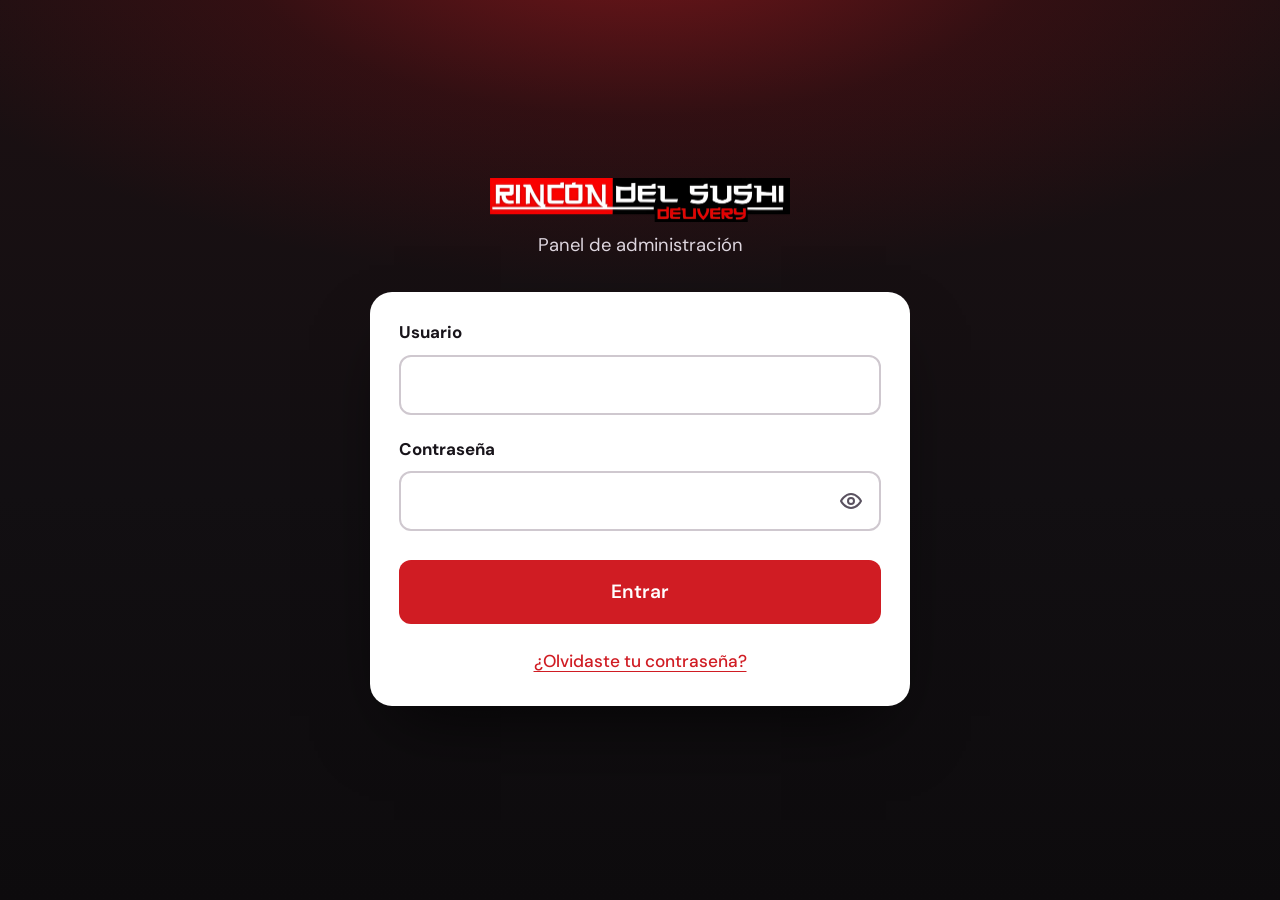
==== commit 7c183622: "Logo real del local en la página y el panel El logo que mandó el local (rojo y negro, con «Delivery»" ====
--- a/admin.html
+++ b/admin.html
@@ -91,7 +91,7 @@
 .studio{position:fixed;inset:0;display:grid;grid-template-columns:auto auto minmax(0,1fr) auto;grid-template-rows:var(--top) auto minmax(0,1fr);
   grid-template-areas:"brand mid actions side" "hint hint hint hint" "stage stage stage stage";background:var(--bg)}
 .tb-brand{grid-area:brand;display:flex;align-items:center;gap:.7rem;padding:0 1rem}
-.tb-brand img{height:46px;width:auto;flex:none}
+.tb-brand img{height:28px;width:auto;flex:none}
 .tb-brand small{display:block;color:var(--muted);font-size:.84rem;white-space:nowrap}
 .tb-mid{grid-area:mid;display:flex;align-items:center;padding-left:.75rem}
 .seg{display:inline-flex;padding:3px;border-radius:999px;border:1px solid var(--line);background:var(--card-2)}
@@ -202,7 +202,8 @@
   .studio{grid-template-columns:minmax(0,1fr) auto;grid-template-rows:var(--top) auto minmax(0,1fr) auto;
     grid-template-areas:"brand side" "hint hint" "stage stage" "actions actions"}
   .tb-mid{display:none}
-  .tb-brand img{height:40px}
+  .tb-brand{min-width:0}
+  .tb-brand img{width:161px;max-width:100%;height:auto;flex:0 1 auto;min-width:0}
   .tb-side{padding-right:.75rem}
   .tb-actions{display:grid;grid-template-columns:auto 1fr 1fr;gap:.5rem;padding:.6rem .75rem calc(.6rem + env(safe-area-inset-bottom));border-top:1px solid var(--line);background:var(--bg)}
   .tb-actions .status{grid-column:1 / -1;margin:0}
@@ -213,11 +214,43 @@
   .drawer-head{padding-top:1.1rem}
 }
 @media (max-width:420px){.dos{grid-template-columns:1fr}}
+@media (max-width:520px){.tb-brand small{display:none}}
 @media (min-width:861px){.scrim{display:none}}
 .lbl-short{display:none}
-@media (max-width:1279px){.seg-l{position:absolute;width:1px;height:1px;overflow:hidden;clip:rect(0 0 0 0);white-space:nowrap}.seg button{padding-inline:.65rem}}
+@media (max-width:1399px){.seg-l{position:absolute;width:1px;height:1px;overflow:hidden;clip:rect(0 0 0 0);white-space:nowrap}.seg button{padding-inline:.65rem}}
 @media (max-width:1180px){.lbl-long{display:none}.lbl-short{display:inline}#client-lbl{position:absolute;width:1px;height:1px;overflow:hidden;clip:rect(0 0 0 0);white-space:nowrap}}
 @media (min-width:861px) and (max-width:1023px){.tb-brand small{display:none}}
+
+/* Pedidos */
+.ped-badge{min-width:20px;height:20px;padding:0 6px;border-radius:999px;background:var(--yellow);color:#1b1405;font-size:.78rem;line-height:20px}
+.pedidos{position:fixed;inset:0;z-index:40;display:flex;flex-direction:column;background:var(--bg)}
+.ped-cab{display:flex;flex-wrap:wrap;align-items:center;justify-content:space-between;gap:.75rem 1rem;padding:.8rem 1.1rem;border-bottom:1px solid var(--line)}
+.ped-cab h2{margin:0;font:800 1.7rem/1 var(--display);text-transform:uppercase}
+.ped-cab h2:focus{outline:none}
+.ped-cab small{color:var(--muted);font-size:.86rem}
+.ped-filtros{display:flex;flex-wrap:wrap;gap:.5rem;align-items:center}
+.ped-filtros .in{width:auto;min-height:40px;padding:.4rem .7rem}
+.ped-lista{flex:1;overflow-y:auto;display:grid;align-items:start;grid-template-columns:repeat(auto-fill,minmax(330px,1fr));align-content:start;gap:.9rem;padding:1rem 1.1rem 3rem}
+.ped{display:grid;align-content:start;gap:.65rem;padding:1rem;border-radius:14px;background:var(--card);border:1px solid var(--line);min-width:0}
+.ped.nuevo{border-color:var(--yellow);box-shadow:0 0 0 3px rgba(255,204,31,.2)}
+.ped.apagado{opacity:.6}
+.ped-top{display:flex;align-items:baseline;justify-content:space-between;gap:.5rem}
+.ped-top b{font:800 1.5rem/1 var(--display)}
+.ped-top span{color:var(--muted);font-size:.88rem}
+.chip{display:inline-block;padding:.15rem .6rem;border-radius:999px;background:var(--card-2);border:1px solid var(--line-2);font-size:.8rem;font-weight:700}
+.chip.ok{border-color:var(--ok);color:var(--ok)}
+.chip.warn{border-color:var(--yellow);color:var(--yellow)}
+.chip.mal{border-color:var(--danger);color:var(--danger)}
+.ped-datos{display:grid;gap:.2rem;font-size:.92rem}
+.ped-datos span{color:var(--muted)}
+.ped-items{margin:0;padding:.6rem 0 0;border-top:1px solid var(--line);list-style:none;display:grid;gap:.45rem;font-size:.92rem}
+.ped-items li{display:grid;grid-template-columns:minmax(0,1fr) auto;gap:.1rem .6rem}
+.ped-items small{grid-column:1 / -1;color:var(--muted);font-size:.82rem;line-height:1.35}
+.ped-total{display:flex;justify-content:space-between;padding-top:.55rem;border-top:1px solid var(--line);font-weight:700}
+.ped-acciones{display:flex;flex-wrap:wrap;gap:.4rem}
+.ped-acciones .btn{min-height:38px;padding:.35rem .8rem;font-size:.88rem}
+.ped-aviso{margin:0;font-size:.82rem;color:var(--ok)}
+@media (max-width:600px){.ped-lista{grid-template-columns:1fr;padding:.8rem}.ped-filtros{width:100%}.ped-filtros .in{flex:1}}
 
 /* Aviso */
 .toast{position:fixed;left:50%;bottom:calc(1.5rem + env(safe-area-inset-bottom));transform:translate(-50%,20px);z-index:50;width:min(560px,100% - 2rem);
@@ -234,7 +267,7 @@
 <!-- ============ Ingreso ============ -->
 <main class="login" id="login">
   <div class="login-box">
-    <img class="login-logo" id="logo" src="img/logo.png" width="400" height="240" alt="El Rincón del Sushi">
+    <img class="login-logo" id="logo" src="img/logo-rincon.webp" width="1200" height="179" alt="El Rincón del Sushi">
     <p class="login-sub">Panel de administración</p>
 
     <form class="login-card" id="login-form" autocomplete="on">
@@ -263,7 +296,7 @@
 <!-- ============ Editor: tu página, lista para editar ============ -->
 <div class="studio" id="editor" hidden>
   <div class="tb-brand">
-    <img src="img/logo.png" alt="El Rincón del Sushi" width="400" height="240">
+    <img src="img/logo-rincon.webp" alt="El Rincón del Sushi" width="1200" height="179">
     <small>Editando tu página</small>
   </div>
 
@@ -282,6 +315,7 @@
   </div>
 
   <div class="tb-side">
+    <button class="btn small" id="btn-pedidos" type="button"><svg viewBox="0 0 24 24" aria-hidden="true"><path d="M6 8h12l-1 12H7L6 8Z"/><path d="M9 8V6a3 3 0 0 1 6 0v2"/></svg>Pedidos<b class="ped-badge" id="ped-badge" hidden></b></button>
     <button class="btn small" id="logout" type="button">Salir</button>
   </div>
 
@@ -312,6 +346,23 @@
   <div class="drawer-body" id="drawer-body"><div id="groups"></div><p class="drawer-foot"><a id="view-site" target="_blank" rel="noopener">Ver mi página publicada ↗</a></p></div>
 </aside>
 
+<!-- ============ Pedidos de la página ============ -->
+<section class="pedidos" id="pedidos" hidden aria-labelledby="ped-titulo">
+  <header class="ped-cab">
+    <div>
+      <h2 id="ped-titulo" tabindex="-1">Pedidos</h2>
+      <small id="ped-sub">Se actualiza solo cada 30 segundos</small>
+    </div>
+    <div class="ped-filtros">
+      <input class="in" type="date" id="ped-fecha" aria-label="Día">
+      <select class="in" id="ped-sucursal" aria-label="Sucursal"></select>
+      <button class="btn small" id="ped-recargar" type="button">Actualizar</button>
+      <button class="btn small primary" id="ped-cerrar" type="button">Volver a la página</button>
+    </div>
+  </header>
+  <div class="ped-lista" id="ped-lista"><p class="empty">Cargando pedidos…</p></div>
+</section>
+
 <div class="toast" id="toast" role="status" aria-live="polite"></div>
 
 <script>
@@ -321,10 +372,9 @@
   portada: { titulo: "Sushi, burgers", destacado: "y más", bajada: "" },
   carta: { titulo: "Elige tu", destacado: "antojo", bajada: "" },
   arma: { titulo: "Arma tu", destacado: "roll" },
-  pasos: { titulo: "Haz tu pedido", destacado: "en 3 pasos.", bajada: "", lista: [{ titulo: "", texto: "" }, { titulo: "", texto: "" }, { titulo: "", texto: "" }] },
+  pasos: { titulo: "Haz tu pedido", destacado: "en 3 pasos.", lista: [{ titulo: "", texto: "" }, { titulo: "", texto: "" }, { titulo: "", texto: "" }] },
   ubicacion: { titulo: "Te esperamos" },
   antojo: { titulo: "¿Qué se te", destacado: "antoja hoy?" },
-  pie: { nota: "" },
   cupones: { titulo: "Cupones", destacado: "de la semana", bajada: "" }
 };
 
@@ -816,11 +866,13 @@
     }, body: cuponesBody },
   { id: "negocio", title: "Local y contacto", icon: SVG.shop, sub: () => "Nombre, colores, WhatsApp, dirección y delivery", body: () =>
       field("Nombre del local", "negocio.nombre") +
-      field("Frase corta", "negocio.lema", { ph: "Sushi, burgers y más" }) +
       `<div class="f">Colores de la marca<small>El principal va en botones y detalles; el destacado, en los títulos de color. Elige un principal oscuro o intenso para que el texto blanco se lea bien.</small></div>
       <div class="dos">${colorField("Color principal", "tema.color", "#d01c23")}${colorField("Color destacado", "tema.colorDestacado", "#ffcc1f")}</div>
       <div class="adds"><button class="add" type="button" data-action="clear-tema">Volver a los colores de la plantilla</button></div>` +
       `<div class="dos">${field("WhatsApp para pedidos", "negocio.whatsapp", { type: "tel", hint: "Solo números, con 56", ph: "56912345678" })}${field("Número como se muestra", "negocio.whatsappVisible", { ph: "+56 9 1234 5678" })}</div>` +
+      (state.negocio.sucursales || []).map((x, i) => `<p class="note">Sucursal ${i + 1}: el cliente la elige al pedir y el pedido llega a su WhatsApp.</p>` +
+        `<div class="dos">${field("Nombre de la sucursal", `negocio.sucursales.${i}.nombre`)}${field("Dirección de la sucursal", `negocio.sucursales.${i}.direccion`)}</div>` +
+        `<div class="dos">${field("WhatsApp de la sucursal", `negocio.sucursales.${i}.whatsapp`, { type: "tel", hint: "Solo números, con 56", ph: "56912345678" })}${field("Número como se muestra", `negocio.sucursales.${i}.whatsappVisible`, { ph: "+56 9 1234 5678" })}</div>`).join("") +
       field("Enlace de Facebook", "negocio.facebook", { type: "url" }) +
       field("Instagram", "negocio.instagram", { hint: "Solo el usuario, sin @", type: "url" }) +
       `<div class="dos">${field("Dirección", "negocio.direccion")}${field("Sector", "negocio.sector")}</div>` +
@@ -828,8 +880,7 @@
       field("Enlace de Google Maps", "negocio.mapa", { type: "url", hint: "Se abre con «Abrir en Google Maps» y «Ver cómo llegar»" }) +
       field("Búsqueda para el mapa de la página", "negocio.mapaBusqueda", { hint: "Nombre del local y dirección, como en Google Maps" }) +
       `<div class="dos">${field("Valor del delivery", "negocio.valorDelivery", { num: "opcional", hint: "Vacío si depende del sector" })}${field("Texto del delivery", "negocio.notaDelivery", { ph: "Según el sector" })}</div>` +
-      field("Datos para transferencia", "negocio.datosTransferencia", { area: true, rows: 4, hint: "Se muestran cuando el cliente elige pagar con transferencia", ph: "Banco…\nCuenta…\nRUT…" }) +
-      check("Mostrar el aviso «Carta de referencia»", "negocio.cartaReferencial") },
+      field("Datos para transferencia", "negocio.datosTransferencia", { area: true, rows: 4, hint: "Se muestran cuando el cliente elige pagar con transferencia", ph: "Banco…\nCuenta…\nRUT…" }) },
   { id: "horario", title: "Horario", icon: SVG.clock, sub: () => state.horarioConfirmado ? "Confirmado" : "Referencial, por confirmar", body: horarioBody },
   { id: "textos", title: "Textos de la página", icon: SVG.text, sub: () => "Títulos y textos de cada parte", body: () => {
       const t = state.textos;
@@ -839,11 +890,10 @@
         ${par("textos.carta", "Carta")}${field("Texto de la carta", "textos.carta.bajada", { area: true, rows: 2 })}
         ${par("textos.cupones", "Cupones")}${field("Texto de los cupones", "textos.cupones.bajada", { area: true, rows: 2 })}
         ${par("textos.arma", "Arma tu roll")}
-        ${par("textos.pasos", "Cómo pedir")}${field("Texto de cómo pedir", "textos.pasos.bajada", { area: true, rows: 2 })}
+        ${par("textos.pasos", "Cómo pedir")}
         ${t.pasos.lista.map((p, i) => `<div class="item"><strong>Paso ${i + 1}</strong>${field("Título", `textos.pasos.lista.${i}.titulo`)}${field("Texto", `textos.pasos.lista.${i}.texto`, { area: true, rows: 2 })}</div>`).join("")}
         ${field("Ubicación: título", "textos.ubicacion.titulo")}
-        ${par("textos.antojo", "Final")}
-        ${field("Pie de página", "textos.pie.nota", { area: true, rows: 2 })}`;
+        ${par("textos.antojo", "Final")}`;
     } }
 ];
 
@@ -1003,7 +1053,7 @@
     const img = new Image();
     img.src = url;
     await img.decode();
-    const max = 1400;
+    const max = 1000; // la página muestra las fotos a 1000 px como máximo
     const s = Math.min(1, max / Math.max(img.naturalWidth, img.naturalHeight));
     const w = Math.round(img.naturalWidth * s), h = Math.round(img.naturalHeight * s);
     const c = document.createElement("canvas");
@@ -1045,6 +1095,10 @@
   const s = clone(state);
   const n = s.negocio;
   n.whatsapp = String(n.whatsapp || "").replace(/\D/g, "");
+  if (Array.isArray(n.sucursales)) {
+    n.sucursales.forEach(x => { x.whatsapp = String(x.whatsapp || "").replace(/\D/g, ""); if (!x.direccion) delete x.direccion; });
+    if (!vista) n.sucursales = n.sucursales.filter(x => String(x.nombre || "").trim() && x.whatsapp.length >= 8);
+  }
   n.instagram = String(n.instagram || "").trim().replace(/^@/, "").replace(/^https?:\/\/(www\.)?instagram\.com\//, "").replace(/\/.*$/, "");
   n.valorDelivery = typeof n.valorDelivery === "number" ? n.valorDelivery : null;
   if (!n.datosTransferencia) n.datosTransferencia = null;
@@ -1178,6 +1232,91 @@
     btn.disabled = false;
   }
 }
+
+/* ---------- pedidos de la página (api/pedidos.js) ---------- */
+const PED = { lista: [], vistos: null, timer: 0, fecha: "", sucursal: "", hoy: "", correo: false };
+const ESTADO_TXT = { "esperando-pago": "Esperando pago online", recibido: "Recibido", preparando: "En preparación", listo: "Listo para retirar", "en-camino": "En camino", entregado: "Entregado", cancelado: "Cancelado" };
+const horaDe = t => new Date(t).toLocaleTimeString("es-CL", { hour: "2-digit", minute: "2-digit", timeZone: "America/Santiago" });
+function pedidoHtml(p) {
+  const nuevo = PED.vistos && !PED.vistos.has(p.id);
+  const online = p.pago && p.pago.metodo === "Online";
+  const pago = !p.pago || !p.pago.metodo ? "" : online
+    ? `<span class="chip ${p.pago.estado === "pagado" ? "ok" : p.pago.estado === "revisar" ? "mal" : p.pago.estado === "pendiente" ? "warn" : "mal"}">Online: ${esc({ pagado: "pagado", pendiente: "esperando pago", rechazado: "rechazado", anulado: "anulado", revisar: "revisar monto" }[p.pago.estado] || p.pago.estado)}</span>`
+    : `<span class="chip">Paga ${p.modo === "delivery" ? "al recibir" : "al retirar"}: ${esc(p.pago.metodo)}</span>`;
+  const mapa = p.ubicacion ? ` · <a href="https://www.google.com/maps/search/?api=1&query=${p.ubicacion.lat},${p.ubicacion.lng}" target="_blank" rel="noopener">mapa</a>` : "";
+  const sigue = p.modo === "delivery" ? ["en-camino", "En camino"] : ["listo", "Listo para retirar"];
+  const botones = p.estado === "esperando-pago" ? [["cancelado", "Cancelar"]]
+    : [["preparando", "En preparación"], sigue, ["entregado", "Entregado"], ["cancelado", "Cancelar"]];
+  const avisos = (p.avisos || []).map(a => ESTADO_TXT[a]).filter(Boolean);
+  return `<article class="ped${nuevo ? " nuevo" : ""}${["entregado", "cancelado", "esperando-pago"].includes(p.estado) ? " apagado" : ""}">
+    <div class="ped-top"><b>N° ${esc(String(p.id).padStart(4, "0"))}</b><span>${horaDe(p.creado)}</span></div>
+    <div class="row"><span class="chip ${p.estado === "listo" || p.estado === "en-camino" ? "ok" : p.estado === "cancelado" ? "mal" : ""}">${esc(ESTADO_TXT[p.estado] || p.estado)}</span>${pago}</div>
+    <div class="ped-datos">
+      <div><b>${esc(p.nombre)}</b>${p.email ? ` <span>· ${esc(p.email)}</span>` : ""}</div>
+      ${p.sucursal ? `<div><span>Sucursal</span> ${esc(p.sucursal)}</div>` : ""}
+      <div><span>${p.modo === "delivery" ? "Delivery" : "Retiro en el local"}</span>${p.modo === "delivery" ? ` ${esc(p.direccion)}${mapa}${p.fueraDeZona ? ' <span class="chip warn">fuera de la zona</span>' : ""}` : ""}</div>
+    </div>
+    <ul class="ped-items">${(p.items || []).map(it => `<li><span>${it.cant} × ${esc(it.nombre)}</span><span>${plata(it.precio)}</span>${(it.detalle || []).length ? `<small>${it.detalle.map(esc).join("<br>")}</small>` : ""}</li>`).join("")}</ul>
+    ${p.descuento ? `<div class="ped-datos"><div><span>Cupón ${esc(p.cupon)}</span> −${plata(p.descuento)}</div></div>` : ""}
+    ${p.modo === "delivery" ? `<div class="ped-datos"><div><span>Delivery</span> ${p.delivery == null ? "por confirmar" : plata(p.delivery)}</div></div>` : ""}
+    <div class="ped-total"><span>Total</span><span>${plata(p.total)}</span></div>
+    <div class="ped-acciones">${botones.map(([v, t]) => `<button class="btn ${p.estado === v ? "primary" : ""}" type="button" data-ped="${p.id}" data-estado="${v}" ${p.estado === v ? 'aria-pressed="true"' : ""}>${t}</button>`).join("")}</div>
+    ${avisos.length ? `<p class="ped-aviso">Aviso por correo enviado: ${esc(avisos.join(", "))}</p>` : p.email ? "" : '<p class="ped-aviso" style="color:var(--muted)">Sin correo: avísale por WhatsApp.</p>'}
+  </article>`;
+}
+function pintarPedidos() {
+  const lista = PED.lista.filter(p => !PED.sucursal || p.sucursal === PED.sucursal);
+  const sucs = [...new Set(PED.lista.map(p => p.sucursal).filter(Boolean).concat(((state && state.negocio && state.negocio.sucursales) || []).map(x => x.nombre)))];
+  $("#ped-sucursal").innerHTML = `<option value="">Todas las sucursales</option>` + sucs.map(n => `<option ${n === PED.sucursal ? "selected" : ""}>${esc(n)}</option>`).join("");
+  $("#ped-lista").innerHTML = lista.length ? lista.map(pedidoHtml).join("") : `<p class="empty">No hay pedidos ${PED.fecha === PED.hoy ? "hoy" : "ese día"}${PED.sucursal ? " en " + esc(PED.sucursal) : ""}.</p>`;
+  const activos = PED.lista.filter(p => ["recibido", "preparando"].includes(p.estado)).length;
+  $("#ped-badge").hidden = !activos; $("#ped-badge").textContent = activos;
+  $("#ped-sub").textContent = `${lista.length} ${lista.length === 1 ? "pedido" : "pedidos"} · se actualiza solo cada 30 segundos` + (PED.correo ? "" : " · falta configurar el correo (RESEND_API_KEY) para avisar a los clientes");
+}
+function sonar() {
+  try {
+    const a = new (window.AudioContext || window.webkitAudioContext)(), o = a.createOscillator(), g = a.createGain();
+    o.connect(g); g.connect(a.destination); o.frequency.value = 880; g.gain.setValueAtTime(.18, a.currentTime);
+    g.gain.exponentialRampToValueAtTime(.0001, a.currentTime + .6); o.start(); o.stop(a.currentTime + .6);
+  } catch (e) {}
+}
+async function cargarPedidos(silencio) {
+  try {
+    const r = await api("pedidos", { fecha: PED.fecha || undefined });
+    PED.hoy = r.hoy; PED.correo = r.correo;
+    if (!PED.fecha) { PED.fecha = r.fecha; $("#ped-fecha").value = r.fecha; }
+    const nuevos = PED.vistos ? r.pedidos.filter(p => !PED.vistos.has(p.id) && p.estado !== "esperando-pago") : [];
+    PED.lista = r.pedidos;
+    pintarPedidos();
+    if (nuevos.length) { sonar(); toast(nuevos.length === 1 ? `Pedido nuevo: N° ${String(nuevos[0].id).padStart(4, "0")}` : `${nuevos.length} pedidos nuevos`); }
+    PED.vistos = new Set(r.pedidos.map(p => p.id));
+  } catch (err) {
+    if (err.status === 503) $("#ped-lista").innerHTML = '<p class="empty">Para ver aquí los pedidos falta conectar la base de datos en Vercel (Storage → Upstash for Redis). Mientras tanto, los pedidos llegan solo por WhatsApp.</p>';
+    else if (!silencio) toast(explain(err), true);
+  }
+}
+$("#btn-pedidos").addEventListener("click", () => {
+  $("#pedidos").hidden = false; $("#ped-titulo").focus();
+  cargarPedidos();
+  clearInterval(PED.timer); PED.timer = setInterval(() => cargarPedidos(true), 30000);
+});
+$("#ped-cerrar").addEventListener("click", () => { $("#pedidos").hidden = true; clearInterval(PED.timer); });
+$("#ped-recargar").addEventListener("click", () => cargarPedidos());
+$("#ped-fecha").addEventListener("change", e => { PED.fecha = e.target.value; PED.vistos = null; cargarPedidos(); });
+$("#ped-sucursal").addEventListener("change", e => { PED.sucursal = e.target.value; pintarPedidos(); });
+$("#ped-lista").addEventListener("click", async e => {
+  const b = e.target.closest("[data-ped]");
+  if (!b || b.getAttribute("aria-pressed") === "true") return;
+  const estado = b.dataset.estado;
+  if (estado === "cancelado" && !confirm("¿Cancelar este pedido?")) return;
+  b.disabled = true;
+  try {
+    const r = await api("estado-pedido", { id: +b.dataset.ped, estado });
+    PED.lista = PED.lista.map(p => (p.id === r.pedido.id ? r.pedido : p));
+    pintarPedidos();
+    toast(r.avisado ? `Listo: le avisamos a ${r.pedido.email} por correo.` : `Pedido N° ${String(r.pedido.id).padStart(4, "0")}: ${ESTADO_TXT[estado]}.`);
+  } catch (err) { b.disabled = false; toast(explain(err), true); }
+});
 </script>
 </body>
 </html>
